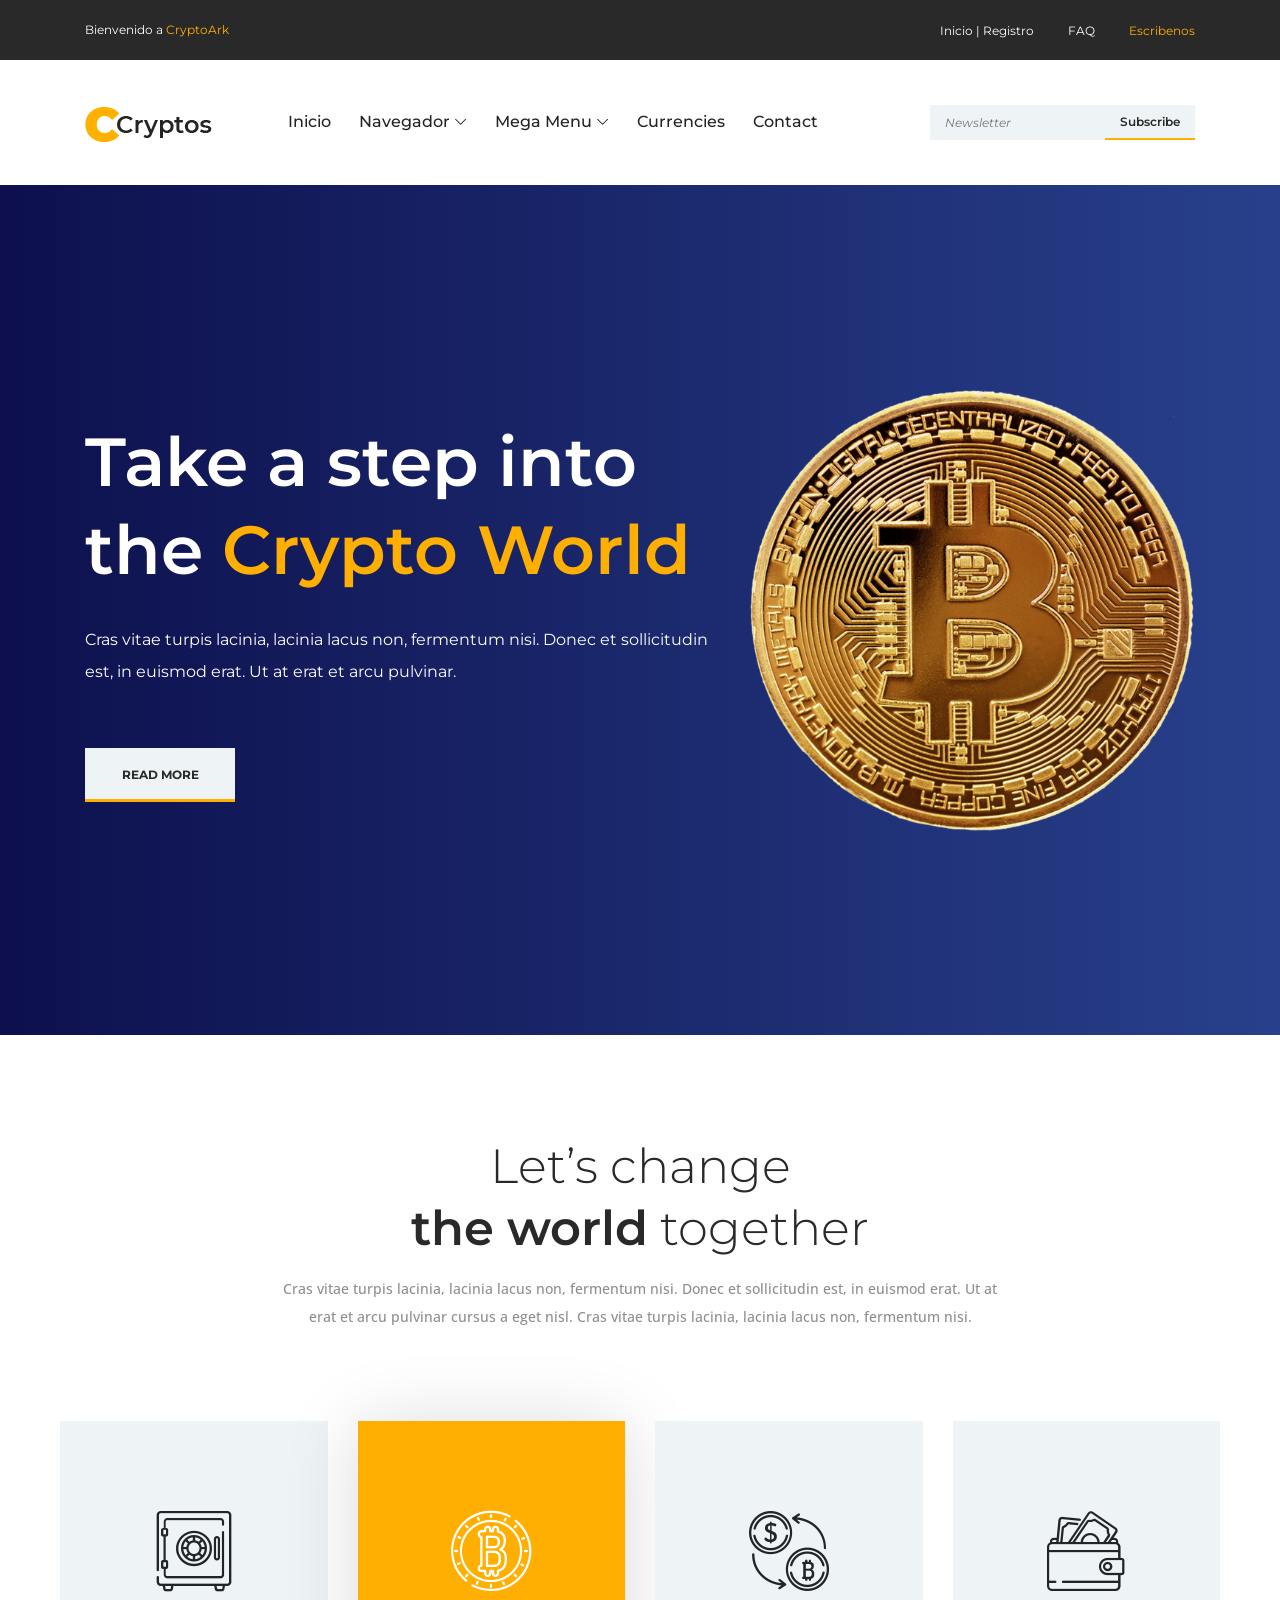
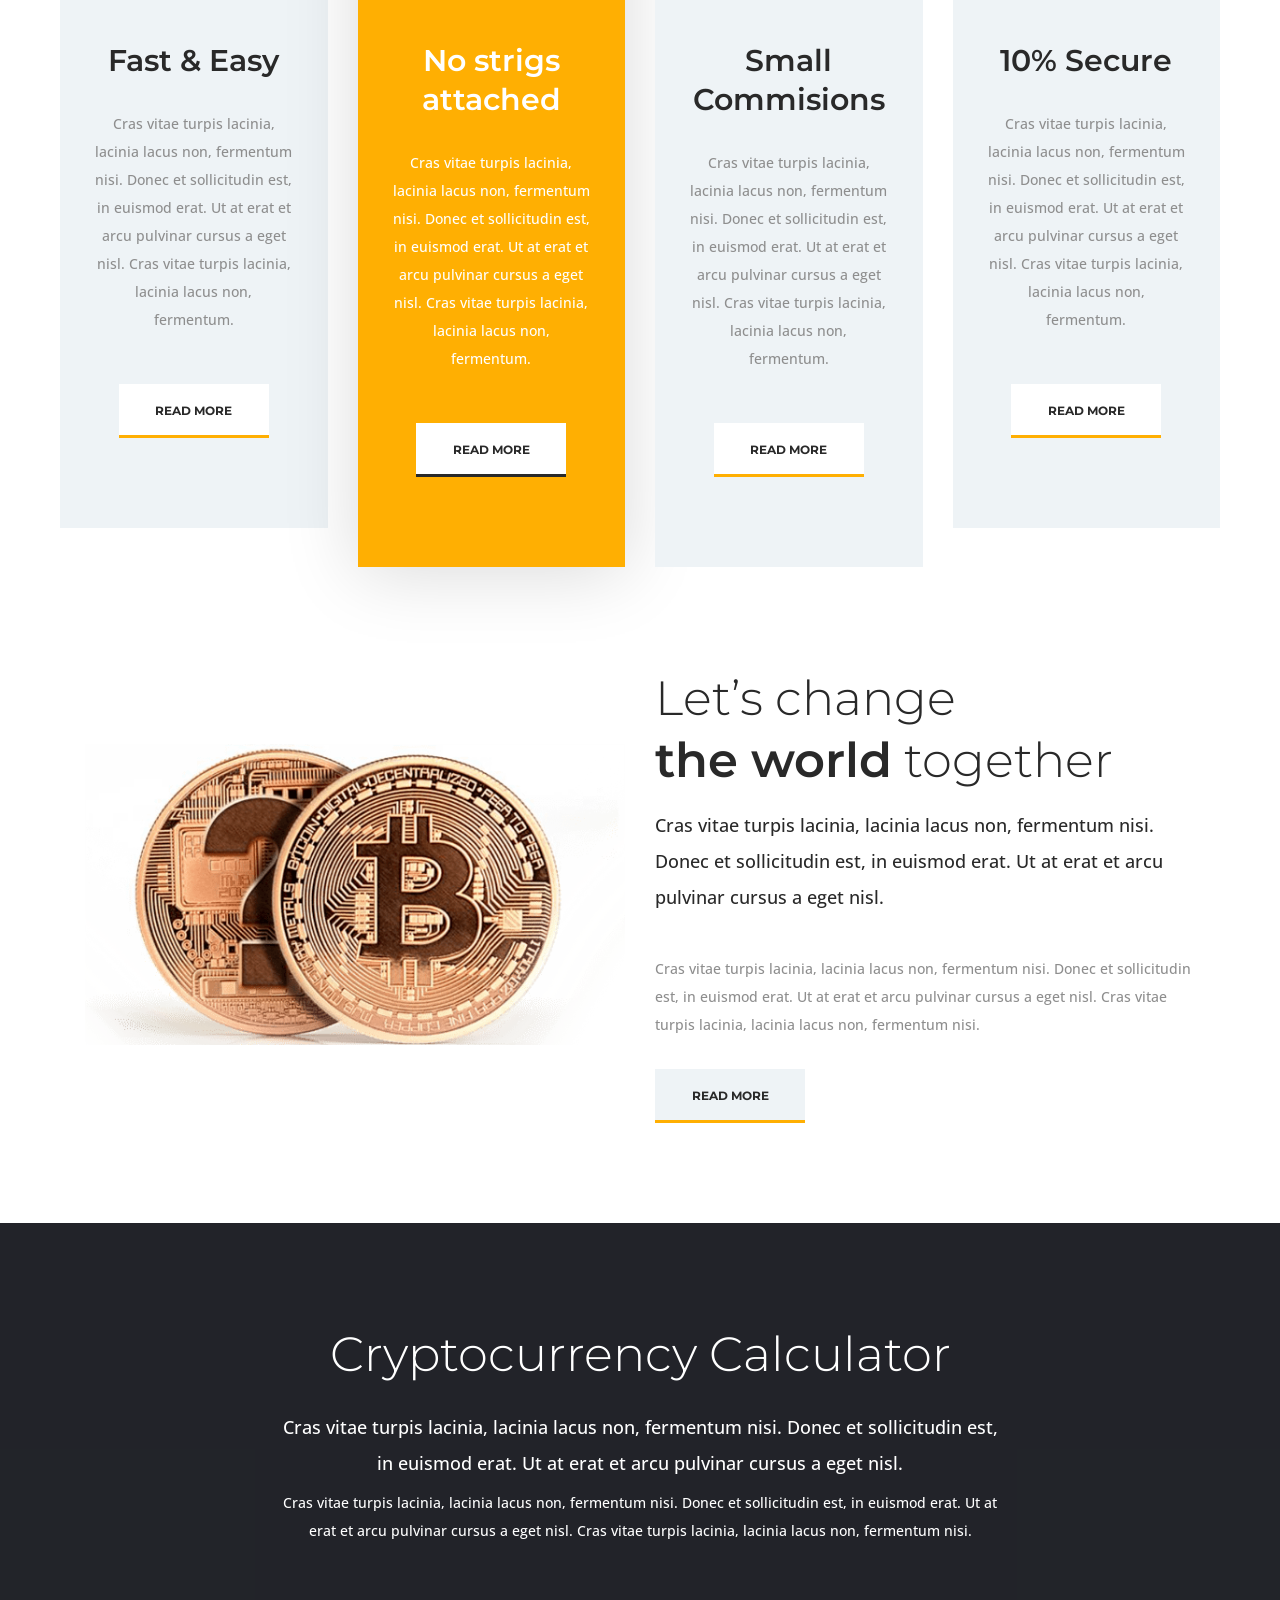
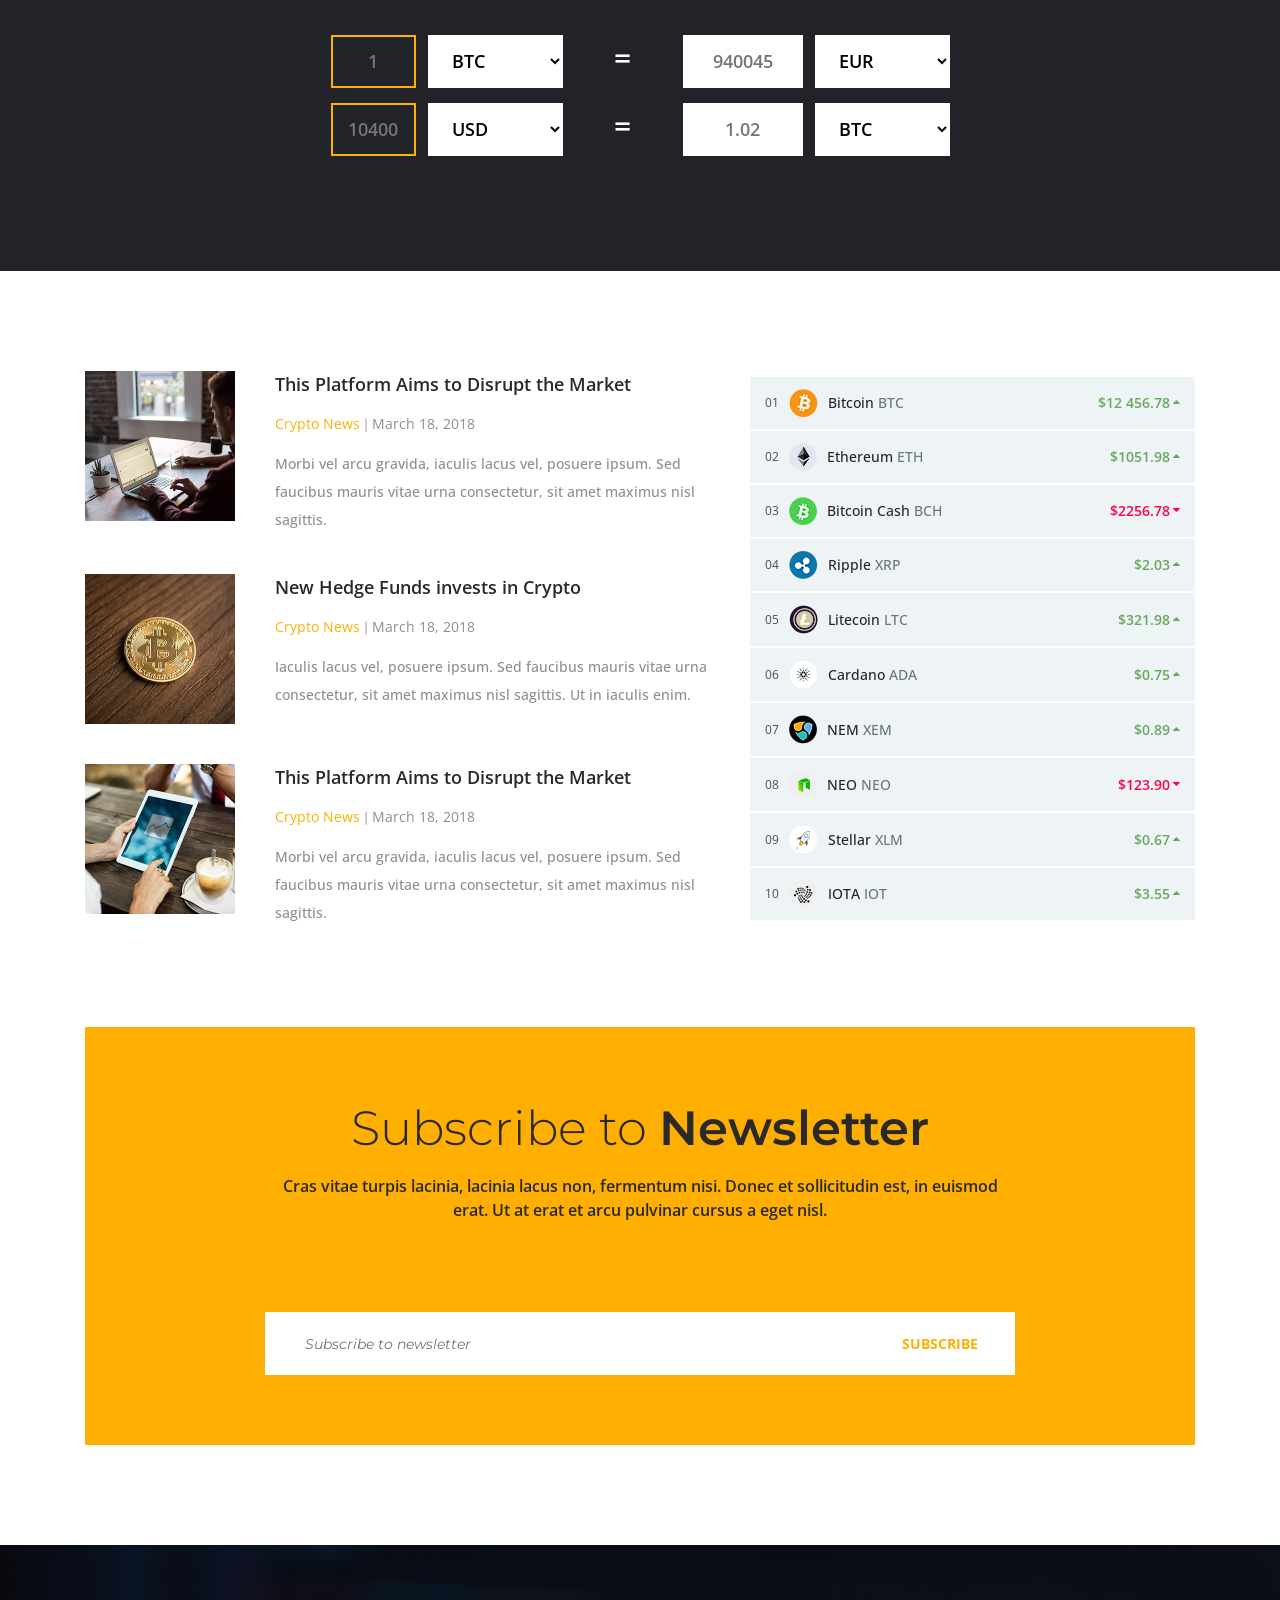
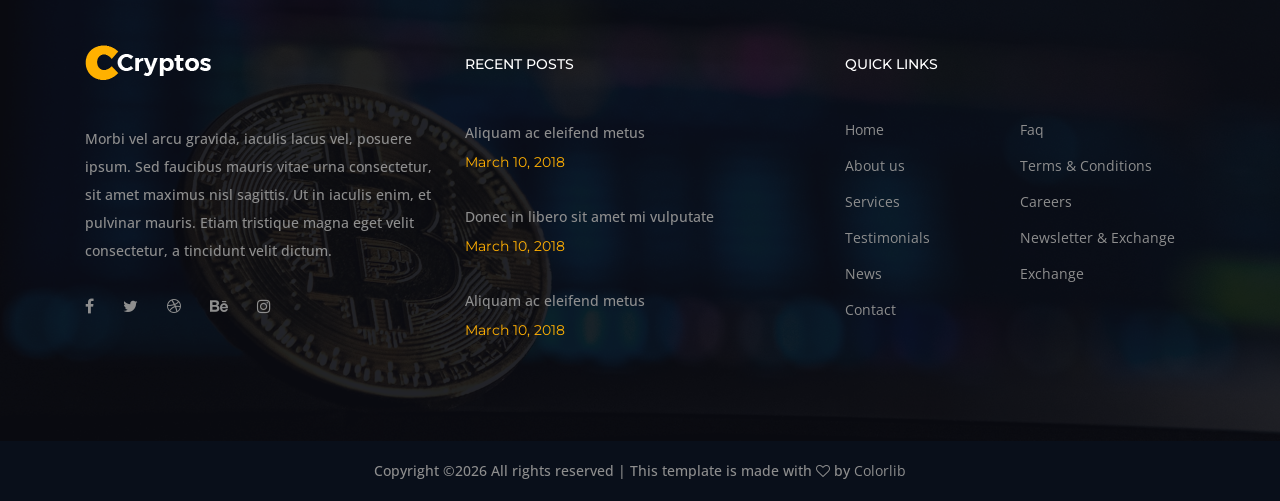
==== index.html @ a52164e9 "8 8" ====
<!DOCTYPE html>
<html lang="en">

<head>
    <meta charset="UTF-8">
    <meta name="description" content="">
    <meta http-equiv="X-UA-Compatible" content="IE=edge">
    <meta name="viewport" content="width=device-width, initial-scale=1, shrink-to-fit=no">
    <!-- The above 4 meta tags *must* come first in the head; any other head content must come *after* these tags -->

    <!-- Title -->
    <title>Cryptos - Cryptocurrency &amp; Mining Template</title>

    <!-- Favicon -->
    <link rel="icon" href="img/core-img/favicon.ico">

    <!-- Core Stylesheet -->
    <link rel="stylesheet" href="style.css">

</head>

<body>
    <!-- ##### Preloader ##### -->
    <div id="preloader">
        <i class="circle-preloader"></i>
    </div>

    <!-- ##### Header Area Start ##### -->
    <header class="header-area">

        <!-- Top Header Area -->
        <div class="top-header">
            <div class="container h-100">
                <div class="row h-100">
                    <div class="col-12 h-100">
                        <div class="top-header-content h-100 d-flex align-items-center justify-content-between">
                            <!-- Top Headline -->
                            <div class="top-headline">
                                <p>Bienvenido a<span> CryptoArk</span></p>
                            </div>
                            <!-- Top Login & Faq & Earn Monery btn -->
                            <div class="login-faq-earn-money">
                                <a href="#">Inicio | Registro</a>
                                <a href="#">FAQ</a>
                                <a href="http://wa.me/573138093188" class="active">Escribenos</a>
                            </div>
                        </div>
                    </div>
                </div>
            </div>
        </div>

        <!-- Navbar Area -->
        <div class="cryptos-main-menu">
            <div class="classy-nav-container breakpoint-off">
                <div class="container">
                    <!-- Menu -->
                    <nav class="classy-navbar justify-content-between" id="cryptosNav">

                        <!-- Logo -->
                        <a class="nav-brand" href="index.html"><img src="img/core-img/logo.png" alt=""></a>

                        <!-- Navbar Toggler -->
                        <div class="classy-navbar-toggler">
                            <span class="navbarToggler"><span></span><span></span><span></span></span>
                        </div>

                        <!-- Menu -->
                        <div class="classy-menu">

                            <!-- close btn -->
                            <div class="classycloseIcon">
                                <div class="cross-wrap"><span class="top"></span><span class="bottom"></span></div>
                            </div>

                            <!-- Nav Start -->
                            <div class="classynav">
                                <ul>
                                    <li><a href="index.html">Inicio</a></li>
                                    <li><a href="#">Navegador</a>
                                        <ul class="dropdown">
                                            <li><a href="index.html">Inicio</a></li>
                                            <li><a href="about-us.html">Nosotros</a></li>
                                            <li><a href="blog.html">Noticias</a></li>
                                            <li><a href="contact.html">Contactanos</a></li>
                                            <li><a href="elements.html">Elements</a></li>
                                            <li><a href="#">Dropdown</a>
                                                <ul class="dropdown">
                                                    <li><a href="index.html">Home</a></li>
                                                    <li><a href="about-us.html">About Us</a></li>
                                                    <li><a href="blog.html">Articles</a></li>
                                                    <li><a href="contact.html">Contact</a></li>
                                                    <li><a href="elements.html">Elements</a></li>
                                                </ul>
                                            </li>
                                        </ul>
                                    </li>
                                    <li><a href="#">Mega Menu</a>
                                        <div class="megamenu">
                                            <ul class="single-mega cn-col-4">
                                                <li><a href="#">- Home</a></li>
                                                <li><a href="#">- About us</a></li>
                                                <li><a href="#">- Services</a></li>
                                                <li><a href="#">- Testimonials</a></li>
                                                <li><a href="#">- News</a></li>
                                                <li><a href="#">- About us</a></li>
                                            </ul>
                                            <ul class="single-mega cn-col-4">
                                                <li><a href="#">- Contact</a></li>
                                                <li><a href="#">- Faq</a></li>
                                                <li><a href="#">- Terms &amp; Conditions</a></li>
                                                <li><a href="#">- Careers</a></li>
                                                <li><a href="#">- Newsletter &amp; Exchange</a></li>
                                                <li><a href="#">- Terms &amp; Conditions</a></li>
                                            </ul>
                                            <ul class="single-mega cn-col-4">
                                                <li><a href="#">- About us</a></li>
                                                <li><a href="#">- Testimonials</a></li>
                                                <li><a href="#">- Contact</a></li>
                                                <li><a href="#">- Terms &amp; Conditions</a></li>
                                                <li><a href="#">- Newsletter &amp; Exchange</a></li>
                                                <li><a href="#">- Contact</a></li>
                                            </ul>
                                            <div class="single-mega cn-col-4">
                                                <div class="megamenu-slides owl-carousel">
                                                    <img src="img/bg-img/bg-1.jpg" alt="">
                                                    <img src="img/bg-img/bg-1.jpg" alt="">
                                                </div>
                                            </div>
                                        </div>
                                    </li>
                                    <li><a href="#">Currencies</a></li>
                                    <li><a href="contact.html">Contact</a></li>
                                </ul>

                                <!-- Newsletter Form -->
                                <div class="header-newsletter-form">
                                    <form action="#" method="post">
                                        <input type="email" name="email" id="email" placeholder="Newsletter">
                                        <button type="submit">Subscribe</button>
                                    </form>
                                </div>

                            </div>
                            <!-- Nav End -->
                        </div>
                    </nav>
                </div>
            </div>
        </div>
    </header>
    <!-- ##### Header Area End ##### -->

    <!-- ##### Hero Area Start ##### -->
    <section class="hero-area">
        <div class="hero-slides owl-carousel">

            <!-- Single Hero Slide -->
            <div class="single-hero-slide">
                <div class="container h-100">
                    <div class="row h-100 align-items-center">
                        <div class="col-12 col-md-7">
                            <div class="hero-slides-content">
                                <h2 data-animation="fadeInUp" data-delay="100ms">Take a step into the <span>Crypto World</span></h2>
                                <h6 data-animation="fadeInUp" data-delay="400ms">Cras vitae turpis lacinia, lacinia lacus non, fermentum nisi. Donec et sollicitudin est, in euismod erat. Ut at erat et arcu pulvinar.</h6>
                                <a href="#" class="btn cryptos-btn" data-animation="fadeInUp" data-delay="700ms">Read More</a>
                            </div>
                        </div>
                        <div class="col-12 col-md-5">
                            <div class="hero-slides-thumb" data-animation="fadeInUp" data-delay="1000ms">
                                <img src="img/bg-img/bg-2.png" alt="">
                            </div>
                        </div>
                    </div>
                </div>
            </div>

            <!-- Single Hero Slide -->
            <div class="single-hero-slide">
                <div class="container h-100">
                    <div class="row h-100 align-items-center">
                        <div class="col-12 col-md-7">
                            <div class="hero-slides-content">
                                <h2 data-animation="fadeInUp" data-delay="100ms">Take a step into the <span>Crypto World</span></h2>
                                <h6 data-animation="fadeInUp" data-delay="400ms">Cras vitae turpis lacinia, lacinia lacus non, fermentum nisi. Donec et sollicitudin est, in euismod erat. Ut at erat et arcu pulvinar.</h6>
                                <a href="#" class="btn cryptos-btn" data-animation="fadeInUp" data-delay="700ms">Read More</a>
                            </div>
                        </div>
                        <div class="col-12 col-md-5">
                            <div class="hero-slides-thumb" data-animation="fadeInUp" data-delay="1000ms">
                                <img src="img/bg-img/bg-2.png" alt="">
                            </div>
                        </div>
                    </div>
                </div>
            </div>
        </div>
    </section>
    <!-- ##### Hero Area End ##### -->

    <!-- ##### Course Area Start ##### -->
    <div class="cryptos-feature-area section-padding-100-0">
        <div class="container-fluid">
            <div class="row">
                <div class="col-12">
                    <div class="section-heading text-center mx-auto">
                        <h3>Let’s change <br><span>the world</span> together</h3>
                        <p>Cras vitae turpis lacinia, lacinia lacus non, fermentum nisi. Donec et sollicitudin est, in euismod erat. Ut at erat et arcu pulvinar cursus a eget nisl. Cras vitae turpis lacinia, lacinia lacus non, fermentum nisi.</p>
                    </div>
                </div>
            </div>
            
            <div class="row">
                <!-- Single Course Area -->
                <div class="col-12 col-md-6 col-xl-3">
                    <div class="single-feature-area mb-100 text-center">
                        <i class="icon-safebox"></i>
                        <h3>Fast &amp; Easy</h3>
                        <p>Cras vitae turpis lacinia, lacinia lacus non, fermentum nisi. Donec et sollicitudin est, in euismod erat. Ut at erat et arcu pulvinar cursus a eget nisl. Cras vitae turpis lacinia, lacinia lacus non, fermentum.</p>
                        <a href="#" class="btn cryptos-btn">Read More</a>
                    </div>
                </div>

                <!-- Single Course Area -->
                <div class="col-12 col-md-6 col-xl-3">
                    <div class="single-feature-area active mb-100 text-center">
                        <i class="icon-bitcoin"></i>
                        <h3>No strigs attached</h3>
                        <p>Cras vitae turpis lacinia, lacinia lacus non, fermentum nisi. Donec et sollicitudin est, in euismod erat. Ut at erat et arcu pulvinar cursus a eget nisl. Cras vitae turpis lacinia, lacinia lacus non, fermentum.</p>
                        <a href="#" class="btn cryptos-btn">Read More</a>
                    </div>
                </div>

                <!-- Single Course Area -->
                <div class="col-12 col-md-6 col-xl-3">
                    <div class="single-feature-area mb-100 text-center">
                        <i class="icon-exchange"></i>
                        <h3>Small Commisions</h3>
                        <p>Cras vitae turpis lacinia, lacinia lacus non, fermentum nisi. Donec et sollicitudin est, in euismod erat. Ut at erat et arcu pulvinar cursus a eget nisl. Cras vitae turpis lacinia, lacinia lacus non, fermentum.</p>
                        <a href="#" class="btn cryptos-btn">Read More</a>
                    </div>
                </div>

                <!-- Single Course Area -->
                <div class="col-12 col-md-6 col-xl-3">
                    <div class="single-feature-area mb-100 text-center">
                        <i class="icon-wallet"></i>
                        <h3>10% Secure</h3>
                        <p>Cras vitae turpis lacinia, lacinia lacus non, fermentum nisi. Donec et sollicitudin est, in euismod erat. Ut at erat et arcu pulvinar cursus a eget nisl. Cras vitae turpis lacinia, lacinia lacus non, fermentum.</p>
                        <a href="#" class="btn cryptos-btn">Read More</a>
                    </div>
                </div>
            </div>
        </div>
    </div>
    <!-- ##### Course Area End ##### -->

    <!-- ##### About Area Start ##### -->
    <section class="cryptos-about-area">
        <div class="container">
            <div class="row align-items-center">
                <div class="col-12 col-md-6">
                    <div class="about-thumbnail mb-100">
                        <img src="img/bg-img/about.png" alt="">
                    </div>
                </div>
                <div class="col-12 col-md-6">
                    <div class="about-content mb-100">
                        <div class="section-heading">
                            <h3>Let’s change <br><span>the world</span> together</h3>
                            <h5>Cras vitae turpis lacinia, lacinia lacus non, fermentum nisi. Donec et sollicitudin est, in euismod erat. Ut at erat et arcu pulvinar cursus a eget nisl.</h5>
                            <p>Cras vitae turpis lacinia, lacinia lacus non, fermentum nisi. Donec et sollicitudin est, in euismod erat. Ut at erat et arcu pulvinar cursus a eget nisl. Cras vitae turpis lacinia, lacinia lacus non, fermentum nisi.</p>
                            <a href="#" class="btn cryptos-btn mt-30">Read More</a>
                        </div>
                    </div>
                </div>
            </div>
        </div>
    </section>
    <!-- ##### About Area End ##### -->

    <!-- ##### Currency Area Start ##### -->
    <section class="currency-calculator-area section-padding-100 bg-img bg-overlay" style="background-image: url(img/bg-img/bg-2.jpg);">
        <div class="container">
            <div class="row">
                <div class="col-12">
                    <div class="section-heading text-center white mx-auto">
                        <h3 class="mb-4">Cryptocurrency Calculator</h3>
                        <h5 class="mb-2">Cras vitae turpis lacinia, lacinia lacus non, fermentum nisi. Donec et sollicitudin est, in euismod erat. Ut at erat et arcu pulvinar cursus a eget nisl.</h5>
                        <p>Cras vitae turpis lacinia, lacinia lacus non, fermentum nisi. Donec et sollicitudin est, in euismod erat. Ut at erat et arcu pulvinar cursus a eget nisl. Cras vitae turpis lacinia, lacinia lacus non, fermentum nisi.</p>
                    </div>
                </div>
            </div>
            <div class="row">
                <div class="col-12">
                    <div class="currency-calculator mb-15 clearfix">
                        <form action="#" method="post" class="d-flex align-items-center justify-content-center">
                            <!-- Calculator Part -->
                            <div class="calculator-first-part d-flex align-items-center">
                                <input type="text" name="inputNumber" placeholder="1">
                                <select>
                                    <option>BTC</option>
                                    <option>USD</option>
                                    <option>INR</option>
                                    <option>BDT</option>
                                </select>
                            </div>

                            <!-- Equal Sign -->
                            <div class="equal-sign">=</div>

                            <!-- Calculator Part -->
                            <div class="calculator-sec-part d-flex align-items-center">
                                <input type="text" name="inputNumber" placeholder="940045">
                                <select>
                                    <option>EUR</option>
                                    <option>USD</option>
                                    <option>INR</option>
                                    <option>BDT</option>
                                </select>
                            </div>
                        </form>
                    </div>

                    <div class="currency-calculator mb-15">
                        <form action="#" method="post" class="d-flex align-items-center justify-content-center">
                            <!-- Calculator Part -->
                            <div class="calculator-first-part d-flex align-items-center">
                                <input type="text" name="inputNumber" placeholder="10400">
                                <select>
                                    <option>USD</option>
                                    <option>BTC</option>
                                    <option>INR</option>
                                    <option>BDT</option>
                                </select>
                            </div>

                            <!-- Equal Sign -->
                            <div class="equal-sign">=</div>

                            <!-- Calculator Part -->
                            <div class="calculator-sec-part d-flex align-items-center">
                                <input type="text" name="inputNumber" placeholder="1.02">
                                <select>
                                    <option>BTC</option>
                                    <option>USD</option>
                                    <option>INR</option>
                                    <option>BDT</option>
                                </select>
                            </div>
                        </form>
                    </div>
                </div>
            </div>
        </div>
    </section>
    <!-- ##### Currency Area End ##### -->

    <!-- ##### Blog Area Start ##### -->
    <section class="cryptos-blog-area section-padding-100">
        <div class="container">
            <div class="row align-items-center">
                <div class="col-12 col-lg-7">
                    <div class="blog-area">
                        <!-- Single Blog Area -->
                        <div class="single-blog-area d-flex align-items-start">
                            <!-- Thumbnail -->
                            <div class="blog-thumbnail">
                                <img src="img/blog-img/1.jpg" alt="">
                            </div>
                            <!-- Content -->
                            <div class="blog-content">
                                <a href="#" class="post-title">This Platform Aims to Disrupt the Market</a>
                                <div class="meta-data">
                                    <a href="#">Crypto News</a> |
                                    <a href="#">March 18, 2018</a>
                                </div>
                                <p>Morbi vel arcu gravida, iaculis lacus vel, posuere ipsum. Sed faucibus mauris vitae urna consectetur, sit amet maximus nisl sagittis.</p>
                            </div>
                        </div>
                        <!-- Single Blog Area -->
                        <div class="single-blog-area d-flex align-items-start">
                            <!-- Thumbnail -->
                            <div class="blog-thumbnail">
                                <img src="img/blog-img/2.jpg" alt="">
                            </div>
                            <!-- Content -->
                            <div class="blog-content">
                                <a href="#" class="post-title">New Hedge Funds invests in Crypto</a>
                                <div class="meta-data">
                                    <a href="#">Crypto News</a> |
                                    <a href="#">March 18, 2018</a>
                                </div>
                                <p>Iaculis lacus vel, posuere ipsum. Sed faucibus mauris vitae urna consectetur, sit amet maximus nisl sagittis. Ut in iaculis enim.</p>
                            </div>
                        </div>
                        <!-- Single Blog Area -->
                        <div class="single-blog-area d-flex align-items-start">
                            <!-- Thumbnail -->
                            <div class="blog-thumbnail">
                                <img src="img/blog-img/3.jpg" alt="">
                            </div>
                            <!-- Content -->
                            <div class="blog-content">
                                <a href="#" class="post-title">This Platform Aims to Disrupt the Market</a>
                                <div class="meta-data">
                                    <a href="#">Crypto News</a> |
                                    <a href="#">March 18, 2018</a>
                                </div>
                                <p>Morbi vel arcu gravida, iaculis lacus vel, posuere ipsum. Sed faucibus mauris vitae urna consectetur, sit amet maximus nisl sagittis.</p>
                            </div>
                        </div>
                    </div>
                </div>

                <div class="col-12 col-lg-5">
                    <div class="cryptos-prices-table">

                        <!-- Single Price Table -->
                        <div class="single-price-table d-flex align-items-center justify-content-between">
                            <div class="p-content d-flex align-items-center">
                                <span>01</span>
                                <img src="img/bg-img/bitcoin.png" alt="">
                                <p>Bitcoin <span>BTC</span></p>
                            </div>
                            <div class="price increase">
                                <p>$12 456.78</p>
                            </div>
                        </div>

                        <!-- Single Price Table -->
                        <div class="single-price-table d-flex align-items-center justify-content-between">
                            <div class="p-content d-flex align-items-center">
                                <span>02</span>
                                <img src="img/bg-img/ethereum.png" alt="">
                                <p>Ethereum <span>ETH</span></p>
                            </div>
                            <div class="price increase">
                                <p>$1051.98</p>
                            </div>
                        </div>

                        <!-- Single Price Table -->
                        <div class="single-price-table d-flex align-items-center justify-content-between">
                            <div class="p-content d-flex align-items-center">
                                <span>03</span>
                                <img src="img/bg-img/bitcoin-cash.png" alt="">
                                <p>Bitcoin Cash <span>BCH</span></p>
                            </div>
                            <div class="price decrease">
                                <p>$2256.78</p>
                            </div>
                        </div>

                        <!-- Single Price Table -->
                        <div class="single-price-table d-flex align-items-center justify-content-between">
                            <div class="p-content d-flex align-items-center">
                                <span>04</span>
                                <img src="img/bg-img/ripple.png" alt="">
                                <p>Ripple <span>XRP</span></p>
                            </div>
                            <div class="price increase">
                                <p>$2.03</p>
                            </div>
                        </div>

                        <!-- Single Price Table -->
                        <div class="single-price-table d-flex align-items-center justify-content-between">
                            <div class="p-content d-flex align-items-center">
                                <span>05</span>
                                <img src="img/bg-img/litecoin.png" alt="">
                                <p>Litecoin <span>LTC</span></p>
                            </div>
                            <div class="price increase">
                                <p>$321.98</p>
                            </div>
                        </div>

                        <!-- Single Price Table -->
                        <div class="single-price-table d-flex align-items-center justify-content-between">
                            <div class="p-content d-flex align-items-center">
                                <span>06</span>
                                <img src="img/bg-img/cardano.png" alt="">
                                <p>Cardano <span>ADA</span></p>
                            </div>
                            <div class="price increase">
                                <p>$0.75</p>
                            </div>
                        </div>

                        <!-- Single Price Table -->
                        <div class="single-price-table d-flex align-items-center justify-content-between">
                            <div class="p-content d-flex align-items-center">
                                <span>07</span>
                                <img src="img/bg-img/nem.png" alt="">
                                <p>NEM <span>XEM</span></p>
                            </div>
                            <div class="price increase">
                                <p>$0.89</p>
                            </div>
                        </div>

                        <!-- Single Price Table -->
                        <div class="single-price-table d-flex align-items-center justify-content-between">
                            <div class="p-content d-flex align-items-center">
                                <span>08</span>
                                <img src="img/bg-img/neo.png" alt="">
                                <p>NEO <span>NEO</span></p>
                            </div>
                            <div class="price decrease">
                                <p>$123.90</p>
                            </div>
                        </div>

                        <!-- Single Price Table -->
                        <div class="single-price-table d-flex align-items-center justify-content-between">
                            <div class="p-content d-flex align-items-center">
                                <span>09</span>
                                <img src="img/bg-img/stellar.png" alt="">
                                <p>Stellar <span>XLM</span></p>
                            </div>
                            <div class="price increase">
                                <p>$0.67</p>
                            </div>
                        </div>

                        <!-- Single Price Table -->
                        <div class="single-price-table d-flex align-items-center justify-content-between">
                            <div class="p-content d-flex align-items-center">
                                <span>10</span>
                                <img src="img/bg-img/iota.png" alt="">
                                <p>IOTA <span>IOT</span></p>
                            </div>
                            <div class="price increase">
                                <p>$3.55</p>
                            </div>
                        </div>

                    </div>
                </div>
            </div>
        </div>
        
        <!-- Newsletter Area -->
        <div class="container">
            <div class="row">
                <div class="col-12">
                    <div class="newsletter-area mt-100">
                        <div class="section-heading text-center mx-auto">
                            <h3>Subscribe to <span>Newsletter</span></h3>
                            <h6>Cras vitae turpis lacinia, lacinia lacus non, fermentum nisi. Donec et sollicitudin est, in euismod erat. Ut at erat et arcu pulvinar cursus a eget nisl.</h6>
                        </div>
                        <form action="#" method="post">
                            <input type="email" name="email" placeholder="Subscribe to newsletter">
                            <button type="submit">Subscribe</button>
                        </form>
                    </div>
                </div>
            </div>
        </div>
    </section>
    <!-- ##### Blog Area End ##### -->

    <!-- ##### Footer Area Start ##### -->
    <footer class="footer-area">
        <!-- Main Footer Area -->
        <div class="main-footer-area section-padding-100-0 bg-img bg-overlay" style="background-image: url(img/bg-img/bg-1.jpg);">
            <div class="container">
                <div class="row">

                    <!-- Footer Widget Area -->
                    <div class="col-12 col-sm-6 col-lg-4">
                        <div class="footer-widget mb-100">
                            <div class="widget-title">
                                <a href="#"><img src="img/core-img/logo2.png" alt=""></a>
                            </div>
                            <p>Morbi vel arcu gravida, iaculis lacus vel, posuere ipsum. Sed faucibus mauris vitae urna consectetur, sit amet maximus nisl sagittis. Ut in iaculis enim, et pulvinar mauris. Etiam tristique magna eget velit consectetur, a tincidunt velit dictum.</p>
                            <div class="footer-social-info">
                                <a href="#"><i class="fa fa-facebook"></i></a>
                                <a href="#"><i class="fa fa-twitter"></i></a>
                                <a href="#"><i class="fa fa-dribbble"></i></a>
                                <a href="#"><i class="fa fa-behance"></i></a>
                                <a href="#"><i class="fa fa-instagram"></i></a>
                            </div>
                        </div>
                    </div>

                    <!-- Footer Widget Area -->
                    <div class="col-12 col-sm-6 col-lg-4">
                        <div class="footer-widget mb-100">
                            <div class="widget-title">
                                <h6>Recent Posts</h6>
                            </div>
                            <!-- Single Blog Post -->
                            <div class="single--blog-post">
                                <a href="#">
                                    <p>Aliquam ac eleifend metus</p>
                                </a>
                                <span>March 10, 2018</span>
                            </div>
                            <!-- Single Blog Post -->
                            <div class="single--blog-post">
                                <a href="#">
                                    <p>Donec in libero sit amet mi vulputate</p>
                                </a>
                                <span>March 10, 2018</span>
                            </div>
                            <!-- Single Blog Post -->
                            <div class="single--blog-post">
                                <a href="#">
                                    <p>Aliquam ac eleifend metus</p>
                                </a>
                                <span>March 10, 2018</span>
                            </div>
                        </div>
                    </div>

                    <!-- Footer Widget Area -->
                    <div class="col-12 col-md-6 col-lg-4">
                        <div class="footer-widget mb-100">
                            <div class="widget-title">
                                <h6>Quick Links</h6>
                            </div>
                            <nav>
                                <ul class="useful-links d-flex justify-content-between flex-wrap">
                                    <li><a href="#">Home</a></li>
                                    <li><a href="#">Faq</a></li>
                                    <li><a href="#">About us</a></li>
                                    <li><a href="#">Terms &amp; Conditions</a></li>
                                    <li><a href="#">Services</a></li>
                                    <li><a href="#">Careers</a></li>
                                    <li><a href="#">Testimonials</a></li>
                                    <li><a href="#">Newsletter &amp; Exchange</a></li>
                                    <li><a href="#">News</a></li>
                                    <li><a href="#">Exchange</a></li>
                                    <li><a href="#">Contact</a></li>
                                </ul>
                            </nav>
                        </div>
                    </div>
                </div>
            </div>
        </div>
        <!-- Bottom Footer Area -->
        <div class="bottom-footer-area">
            <div class="container h-100">
                <div class="row h-100 align-items-center justify-content-center">
                    <div class="col-12">
                        <p><!-- Link back to Colorlib can't be removed. Template is licensed under CC BY 3.0. -->
Copyright &copy;<script>document.write(new Date().getFullYear());</script> All rights reserved | This template is made with <i class="fa fa-heart-o" aria-hidden="true"></i> by <a href="https://colorlib.com" target="_blank">Colorlib</a>
<!-- Link back to Colorlib can't be removed. Template is licensed under CC BY 3.0. -->
</p>
                    </div>
                </div>
            </div>
        </div>
    </footer>
    <!-- ##### Footer Area Start ##### -->

    <!-- ##### All Javascript Script ##### -->
    <!-- jQuery-2.2.4 js -->
    <script src="js/jquery/jquery-2.2.4.min.js"></script>
    <!-- Popper js -->
    <script src="js/bootstrap/popper.min.js"></script>
    <!-- Bootstrap js -->
    <script src="js/bootstrap/bootstrap.min.js"></script>
    <!-- All Plugins js -->
    <script src="js/plugins/plugins.js"></script>
    <!-- Active js -->
    <script src="js/active.js"></script>
</body>

</html>
---- style.css ----
/* [Master Stylesheet v1.0] */
/* :: :: 1.0 Import Fonts */
@import url("https://fonts.googleapis.com/css?family=Montserrat:300,400,500,600,700,900|Open+Sans:400,600,700");
/* :: 2.0 Import All CSS */
@import url(css/bootstrap.min.css);
@import url(css/owl.carousel.min.css);
@import url(css/animate.css);
@import url(css/magnific-popup.css);
@import url(css/font-awesome.min.css);
@import url(css/custom-icon.css);
@import url(css/classy-nav.min.css);
/* :: 3.0 Base CSS */
* {
  margin: 0;
  padding: 0; }

body {
  font-family: "Montserrat", sans-serif;
  font-size: 14px; }

h1,
h2,
h3,
h4,
h5,
h6 {
  color: #292929;
  line-height: 1.3;
  font-weight: 600; }

p {
  font-family: "Open Sans", sans-serif;
  color: #8e8e8e;
  font-size: 14px;
  line-height: 2;
  font-weight: 500; }

a,
a:hover,
a:focus {
  -webkit-transition-duration: 500ms;
  transition-duration: 500ms;
  text-decoration: none;
  outline: 0 solid transparent;
  color: #292929;
  font-weight: 400;
  font-size: 16px; }

ul,
ol {
  margin: 0; }
  ul li,
  ol li {
    list-style: none; }

img {
  height: auto;
  max-width: 100%; }

/* Spacing */
.mt-15 {
  margin-top: 15px !important; }

.mt-30 {
  margin-top: 30px !important; }

.mt-50 {
  margin-top: 50px !important; }

.mt-70 {
  margin-top: 70px !important; }

.mt-100 {
  margin-top: 100px !important; }

.mb-15 {
  margin-bottom: 15px !important; }

.mb-30 {
  margin-bottom: 30px !important; }

.mb-50 {
  margin-bottom: 50px !important; }

.mb-70 {
  margin-bottom: 70px !important; }

.mb-100 {
  margin-bottom: 100px !important; }

.ml-15 {
  margin-left: 15px !important; }

.ml-30 {
  margin-left: 30px !important; }

.ml-50 {
  margin-left: 50px !important; }

.mr-15 {
  margin-right: 15px !important; }

.mr-30 {
  margin-right: 30px !important; }

.mr-50 {
  margin-right: 50px !important; }

/* Height */
.height-400 {
  height: 400px !important; }

.height-500 {
  height: 500px !important; }

.height-600 {
  height: 600px !important; }

.height-700 {
  height: 700px !important; }

.height-800 {
  height: 800px !important; }

/* Section Padding */
.section-padding-100 {
  padding-top: 100px;
  padding-bottom: 100px; }

.section-padding-100-0 {
  padding-top: 100px;
  padding-bottom: 0; }

.section-padding-0-100 {
  padding-top: 0;
  padding-bottom: 100px; }

.section-padding-100-70 {
  padding-top: 100px;
  padding-bottom: 70px; }

/* Section Heading */
.section-heading {
  position: relative;
  z-index: 1;
  max-width: 730px;
  margin-bottom: 90px; }
  .section-heading h3 {
    font-size: 48px;
    margin-bottom: 15px;
    font-weight: 300; }
    @media only screen and (min-width: 992px) and (max-width: 1199px) {
      .section-heading h3 {
        font-size: 42px; } }
    @media only screen and (min-width: 768px) and (max-width: 991px) {
      .section-heading h3 {
        font-size: 32px; } }
    @media only screen and (max-width: 767px) {
      .section-heading h3 {
        font-size: 30px; } }
    .section-heading h3 span {
      font-weight: 600; }
  .section-heading h5 {
    margin-bottom: 40px;
    font-size: 18px;
    font-family: "Open Sans", sans-serif;
    font-weight: 500;
    line-height: 2; }
  .section-heading p {
    margin-bottom: 0; }
  .section-heading.text-left {
    text-align: left !important; }
  .section-heading.white h3,
  .section-heading.white h5,
  .section-heading.white p {
    color: #ffffff; }

/* Preloader */
#preloader {
  background: #0d104d;
  background: -webkit-linear-gradient(to right, #0d104d, #28408b);
  background: linear-gradient(to right, #0d104d, #28408b);
  width: 100%;
  height: 100%;
  position: fixed;
  top: 0;
  left: 0;
  right: 0;
  z-index: 5000; }
  #preloader .circle-preloader {
    display: block;
    width: 60px;
    height: 60px;
    border: 2px solid rgba(255, 255, 255, 0.5);
    border-bottom-color: #ffffff;
    border-radius: 50%;
    position: absolute;
    top: 0;
    left: 0;
    right: 0;
    bottom: 0;
    margin: auto;
    animation: spin 2s infinite linear; }
@-webkit-keyframes spin {
  100% {
    -webkit-transform: rotate(360deg);
    transform: rotate(360deg); } }
@keyframes spin {
  100% {
    -webkit-transform: rotate(360deg);
    transform: rotate(360deg); } }
/* Miscellaneous */
.bg-img {
  background-position: center center;
  background-size: cover;
  background-repeat: no-repeat; }

.bg-white {
  background-color: #ffffff !important; }

.bg-dark {
  background-color: #000000 !important; }

.bg-transparent {
  background-color: transparent !important; }

.font-bold {
  font-weight: 700; }

.font-light {
  font-weight: 300; }

.bg-overlay {
  position: relative;
  z-index: 2;
  background-position: center center;
  background-size: cover; }
  .bg-overlay::after {
    background-color: rgba(10, 12, 18, 0.9);
    position: absolute;
    z-index: -1;
    top: 0;
    left: 0;
    width: 100%;
    height: 100%;
    content: ""; }

.mfp-image-holder .mfp-close,
.mfp-iframe-holder .mfp-close {
  color: #ffffff;
  right: 0;
  padding-right: 0;
  width: 30px;
  height: 30px;
  background-color: #ffaf02;
  line-height: 30px;
  text-align: center;
  position: absolute;
  top: 0;
  right: -30px; }
  @media only screen and (min-width: 768px) and (max-width: 991px) {
    .mfp-image-holder .mfp-close,
    .mfp-iframe-holder .mfp-close {
      right: 0; } }
  @media only screen and (max-width: 767px) {
    .mfp-image-holder .mfp-close,
    .mfp-iframe-holder .mfp-close {
      right: 0; } }

input:focus,
textarea:focus {
  outline: none;
  box-shadow: none;
  border-color: transparent; }

/* ScrollUp */
#scrollUp {
  background-color: #ffaf02;
  border-radius: 0;
  bottom: 60px;
  box-shadow: 0 2px 6px 0 rgba(0, 0, 0, 0.3);
  color: #ffffff;
  font-size: 24px;
  height: 40px;
  line-height: 38px;
  right: 60px;
  text-align: center;
  width: 40px;
  -webkit-transition-duration: 500ms;
  transition-duration: 500ms; }
  #scrollUp:hover {
    background-color: #141414; }
  @media only screen and (max-width: 767px) {
    #scrollUp {
      bottom: 30px;
      right: 30px; } }

/* Button */
.cryptos-btn {
  display: inline-block;
  min-width: 150px;
  height: 54px;
  background-color: #eef3f6;
  color: #292929;
  border: none;
  border-radius: 0;
  padding: 0 30px;
  font-size: 12px;
  line-height: 54px;
  -webkit-transition: all 500ms;
  transition: all 500ms;
  font-weight: 700;
  text-transform: uppercase;
  border-bottom: 3px solid #ffaf02; }
  .cryptos-btn.active, .cryptos-btn:hover, .cryptos-btn:focus {
    font-size: 12px;
    font-weight: 700;
    color: #ffffff;
    background-color: #292929; }
  .cryptos-btn.btn-2 {
    background-color: #ffaf02;
    border-bottom: 3px solid #292929;
    color: #ffffff; }
    .cryptos-btn.btn-2:hover, .cryptos-btn.btn-2:focus {
      color: #292929;
      background-color: #eef3f6;
      border-bottom: 3px solid #ffaf02; }
  .cryptos-btn.btn-3 {
    background-color: #292929;
    border-bottom: 3px solid #ffaf02;
    color: #ffffff; }
    .cryptos-btn.btn-3:hover, .cryptos-btn.btn-3:focus {
      color: #292929;
      background-color: #eef3f6;
      border-bottom: 3px solid #ffaf02; }

/* :: 5.0 Header Area CSS */
.header-area {
  position: relative;
  z-index: 100;
  width: 100%; }
  .header-area .top-header {
    width: 100%;
    height: 60px;
    background-color: #292929; }
    @media only screen and (max-width: 767px) {
      .header-area .top-header {
        height: 80px;
        padding: 15px 0; } }
    @media only screen and (max-width: 767px) {
      .header-area .top-header .top-header-content {
        -ms-flex-wrap: wrap;
        flex-wrap: wrap; } }
    .header-area .top-header .top-headline p {
      margin-bottom: 0;
      font-family: "Montserrat", sans-serif;
      color: #ffffff;
      font-size: 12px;
      font-weight: 400; }
      .header-area .top-header .top-headline p span {
        color: #ffaf02; }
    .header-area .top-header .login-faq-earn-money a {
      display: inline-block;
      font-family: "Montserrat", sans-serif;
      color: #ffffff;
      font-size: 12px;
      font-weight: 400;
      margin-right: 30px; }
      .header-area .top-header .login-faq-earn-money a:last-child {
        margin-right: 0; }
      .header-area .top-header .login-faq-earn-money a:hover, .header-area .top-header .login-faq-earn-money a:focus, .header-area .top-header .login-faq-earn-money a.active {
        color: #ffaf02; }
  .header-area .cryptos-main-menu {
    position: relative;
    width: 100%;
    z-index: 100;
    height: 125px; }
    @media only screen and (max-width: 767px) {
      .header-area .cryptos-main-menu {
        height: 80px; } }
    .header-area .cryptos-main-menu .classy-nav-container {
      background-color: transparent; }
    .header-area .cryptos-main-menu .classy-navbar {
      height: 125px;
      padding: 0; }
      @media only screen and (min-width: 768px) and (max-width: 991px) {
        .header-area .cryptos-main-menu .classy-navbar {
          padding: 0; } }
      @media only screen and (max-width: 767px) {
        .header-area .cryptos-main-menu .classy-navbar {
          height: 80px; } }
      .header-area .cryptos-main-menu .classy-navbar .classynav ul li a {
        font-size: 16px;
        font-weight: 500;
        text-transform: capitalize; }
        .header-area .cryptos-main-menu .classy-navbar .classynav ul li a:hover, .header-area .cryptos-main-menu .classy-navbar .classynav ul li a:focus {
          color: #ffaf02; }
    .header-area .cryptos-main-menu .classynav ul li .dropdown li a,
    .header-area .cryptos-main-menu .classynav ul li .megamenu li a {
      font-size: 14px; }
    .header-area .cryptos-main-menu .classynav .header-newsletter-form {
      margin-left: 100px; }
      @media only screen and (min-width: 992px) and (max-width: 1199px) {
        .header-area .cryptos-main-menu .classynav .header-newsletter-form {
          margin-left: 30px; } }
      @media only screen and (min-width: 768px) and (max-width: 991px) {
        .header-area .cryptos-main-menu .classynav .header-newsletter-form {
          margin-left: 18px;
          margin-top: 15px; } }
      @media only screen and (max-width: 767px) {
        .header-area .cryptos-main-menu .classynav .header-newsletter-form {
          margin-left: 18px;
          margin-top: 15px; } }
      .header-area .cryptos-main-menu .classynav .header-newsletter-form form {
        width: 265px;
        height: 35px;
        background-color: #eef3f6;
        position: relative;
        z-index: 1; }
        @media only screen and (min-width: 992px) and (max-width: 1199px) {
          .header-area .cryptos-main-menu .classynav .header-newsletter-form form {
            width: 220px; } }
        .header-area .cryptos-main-menu .classynav .header-newsletter-form form input {
          width: 100%;
          height: 35px;
          border: none;
          background-color: transparent;
          padding: 0 15px;
          font-size: 12px;
          font-style: italic; }
        .header-area .cryptos-main-menu .classynav .header-newsletter-form form button {
          width: 90px;
          height: 35px;
          border: none;
          background-color: #eef3f6;
          position: absolute;
          top: 0;
          right: 0;
          font-size: 12px;
          font-weight: 600;
          color: #292929;
          cursor: pointer;
          border-bottom: 2px solid #ffaf02;
          -webkit-transition-duration: 500ms;
          transition-duration: 500ms; }
          .header-area .cryptos-main-menu .classynav .header-newsletter-form form button:hover {
            background-color: #292929;
            color: #ffaf02; }

.megamenu-slides .owl-prev,
.megamenu-slides .owl-next {
  background: #0d104d;
  background: -webkit-linear-gradient(to right, #0d104d, #28408b);
  background: linear-gradient(to right, #0d104d, #28408b);
  width: 30px;
  height: 30px;
  line-height: 30px;
  color: #ffffff;
  top: 50%;
  margin-top: -15px;
  left: 5%;
  position: absolute;
  z-index: 10;
  text-align: center;
  font-size: 18px;
  -webkit-transition-duration: 500ms;
  transition-duration: 500ms; }
.megamenu-slides .owl-next {
  left: auto;
  right: 5%; }

/* :: 6.0 Welcome Area CSS */
.hero-slides {
  position: relative;
  z-index: 1; }
  .hero-slides .single-hero-slide {
    width: 100%;
    height: 850px;
    position: relative;
    z-index: 1;
    background: #0d104d;
    background: -webkit-linear-gradient(to right, #0d104d, #28408b);
    background: linear-gradient(to right, #0d104d, #28408b); }
    @media only screen and (min-width: 992px) and (max-width: 1199px) {
      .hero-slides .single-hero-slide {
        height: 650px; } }
    @media only screen and (min-width: 768px) and (max-width: 991px) {
      .hero-slides .single-hero-slide {
        height: 600px; } }
    @media only screen and (max-width: 767px) {
      .hero-slides .single-hero-slide {
        height: 800px; } }
    .hero-slides .single-hero-slide h2 {
      font-size: 68px;
      color: #ffffff;
      margin-bottom: 30px;
      font-weight: 600; }
      @media only screen and (min-width: 992px) and (max-width: 1199px) {
        .hero-slides .single-hero-slide h2 {
          font-size: 48px; } }
      @media only screen and (min-width: 768px) and (max-width: 991px) {
        .hero-slides .single-hero-slide h2 {
          font-size: 42px; } }
      @media only screen and (max-width: 767px) {
        .hero-slides .single-hero-slide h2 {
          font-size: 30px; } }
      .hero-slides .single-hero-slide h2 span {
        color: #ffaf02; }
    .hero-slides .single-hero-slide h6 {
      color: #ffffff;
      margin-bottom: 60px;
      line-height: 2;
      font-weight: 400; }
    .hero-slides .single-hero-slide .hero-slides-thumb img {
      width: 100%; }
      @media only screen and (max-width: 767px) {
        .hero-slides .single-hero-slide .hero-slides-thumb img {
          width: 60%;
          margin: 0 auto; } }
  .hero-slides .owl-prev,
  .hero-slides .owl-next {
    background-color: #eef3f6;
    width: 40px;
    height: 40px;
    line-height: 40px;
    color: #292929;
    top: 50%;
    margin-top: -20px;
    left: 5%;
    position: absolute;
    z-index: 10;
    text-align: center;
    font-size: 12px;
    font-weight: 400;
    opacity: 0;
    visibility: hidden;
    -webkit-transition-duration: 500ms;
    transition-duration: 500ms;
    border-bottom: 2px solid #ffaf02; }
    @media only screen and (max-width: 767px) {
      .hero-slides .owl-prev,
      .hero-slides .owl-next {
        width: 40px;
        height: 40px;
        line-height: 40px;
        margin-top: -20px; } }
    .hero-slides .owl-prev:hover, .hero-slides .owl-prev:focus,
    .hero-slides .owl-next:hover,
    .hero-slides .owl-next:focus {
      background-color: #292929;
      color: #ffaf02; }
  .hero-slides .owl-next {
    left: auto;
    right: 5%; }
  .hero-slides:hover .owl-prev, .hero-slides:hover .owl-next {
    opacity: 1;
    visibility: visible; }

/* :: 7.0 Feature Area CSS */
.cryptos-feature-area {
  position: relative;
  z-index: 1;
  padding-left: 45px;
  padding-right: 45px; }
  @media only screen and (max-width: 767px) {
    .cryptos-feature-area {
      padding-left: 0;
      padding-right: 0; } }

.single-feature-area {
  position: relative;
  z-index: 1;
  padding: 90px 35px;
  background-color: #eef3f6;
  -webkit-transition-duration: 500ms;
  transition-duration: 500ms; }
  .single-feature-area i {
    font-size: 80px;
    display: block;
    margin-bottom: 50px;
    -webkit-transition-duration: 500ms;
    transition-duration: 500ms; }
  .single-feature-area h3 {
    font-size: 30px;
    margin-bottom: 30px;
    -webkit-transition-duration: 500ms;
    transition-duration: 500ms; }
    @media only screen and (min-width: 768px) and (max-width: 991px) {
      .single-feature-area h3 {
        font-size: 24px; } }
    @media only screen and (max-width: 767px) {
      .single-feature-area h3 {
        font-size: 22px; } }
  .single-feature-area p {
    display: block;
    margin-bottom: 50px;
    -webkit-transition-duration: 500ms;
    transition-duration: 500ms; }
  .single-feature-area .cryptos-btn {
    background-color: #ffffff; }
  .single-feature-area.active, .single-feature-area:hover, .single-feature-area:focus {
    background-color: #ffaf02;
    box-shadow: 0 5px 70px rgba(0, 0, 0, 0.15); }
    .single-feature-area.active i,
    .single-feature-area.active h3,
    .single-feature-area.active p, .single-feature-area:hover i,
    .single-feature-area:hover h3,
    .single-feature-area:hover p, .single-feature-area:focus i,
    .single-feature-area:focus h3,
    .single-feature-area:focus p {
      color: #ffffff; }
    .single-feature-area.active .cryptos-btn, .single-feature-area:hover .cryptos-btn, .single-feature-area:focus .cryptos-btn {
      border-bottom-color: #292929; }
      .single-feature-area.active .cryptos-btn:hover, .single-feature-area:hover .cryptos-btn:hover, .single-feature-area:focus .cryptos-btn:hover {
        border-bottom-color: #292929;
        color: #292929; }
  .single-feature-area.style-2 {
    padding: 0;
    background-color: #ffffff; }
    .single-feature-area.style-2 i {
      color: #ffaf02; }
    .single-feature-area.style-2 p {
      margin-bottom: 0; }
    .single-feature-area.style-2.active, .single-feature-area.style-2:hover, .single-feature-area.style-2:focus {
      background-color: #ffffff;
      box-shadow: none; }
      .single-feature-area.style-2.active i, .single-feature-area.style-2:hover i, .single-feature-area.style-2:focus i {
        color: #292929; }
      .single-feature-area.style-2.active h3, .single-feature-area.style-2:hover h3, .single-feature-area.style-2:focus h3 {
        color: #ffaf02; }
      .single-feature-area.style-2.active p, .single-feature-area.style-2:hover p, .single-feature-area.style-2:focus p {
        color: #292929; }

/* :: 8.0 Currency Calculator Area CSS */
.currency-calculator-area {
  position: relative;
  z-index: 1;
  background-attachment: fixed; }

.currency-calculator {
  position: relative;
  z-index: 1; }
  .currency-calculator .calculator-first-part {
    position: relative;
    z-index: 30; }
    .currency-calculator .calculator-first-part form {
      position: relative;
      z-index: 10; }
    .currency-calculator .calculator-first-part input {
      width: 85px;
      height: 53px;
      border: 2px solid #ffaf02;
      border-radius: 0;
      margin-right: 12px;
      background-color: transparent;
      color: #ffffff;
      text-align: center;
      font-family: "Open Sans", sans-serif;
      font-weight: 600;
      font-size: 18px; }
      @media only screen and (max-width: 767px) {
        .currency-calculator .calculator-first-part input {
          width: 60px;
          font-size: 14px;
          height: 40px;
          margin-right: 8px; } }
    .currency-calculator .calculator-first-part select {
      position: relative;
      z-index: 10;
      width: 135px;
      height: 53px;
      background-color: #ffffff;
      border-radius: 0;
      cursor: pointer;
      font-family: "Open Sans", sans-serif;
      font-size: 18px;
      font-weight: 600;
      line-height: 52px;
      border: none;
      padding: 0 20px; }
      @media only screen and (max-width: 767px) {
        .currency-calculator .calculator-first-part select {
          padding: 0 10px;
          width: 70px;
          height: 40px;
          font-size: 14px; } }
  .currency-calculator .equal-sign {
    width: 120px;
    height: 53px;
    background-color: transparent;
    text-align: center;
    font-family: "Open Sans", sans-serif;
    font-weight: 600;
    font-size: 30px;
    color: #ffffff; }
    @media only screen and (max-width: 767px) {
      .currency-calculator .equal-sign {
        width: 40px;
        height: 40px; } }
  .currency-calculator .calculator-sec-part {
    position: relative;
    z-index: 1; }
    .currency-calculator .calculator-sec-part input {
      width: 120px;
      height: 53px;
      border: none;
      border-radius: 0;
      margin-right: 12px;
      background-color: #ffffff;
      color: #292929;
      text-align: center;
      font-family: "Open Sans", sans-serif;
      font-weight: 600;
      font-size: 18px; }
      @media only screen and (max-width: 767px) {
        .currency-calculator .calculator-sec-part input {
          width: 70px;
          font-size: 14px;
          margin-right: 8px;
          height: 40px; } }
    .currency-calculator .calculator-sec-part select {
      position: relative;
      z-index: 10;
      width: 135px;
      height: 53px;
      background-color: #ffffff;
      border-radius: 0;
      cursor: pointer;
      font-family: "Open Sans", sans-serif;
      font-size: 18px;
      font-weight: 600;
      line-height: 52px;
      border: none;
      padding: 0 20px; }
      @media only screen and (max-width: 767px) {
        .currency-calculator .calculator-sec-part select {
          padding: 0 10px;
          width: 70px;
          height: 40px;
          font-size: 14px; } }

/* :: 9.0 Blog Area CSS */
@media only screen and (min-width: 768px) and (max-width: 991px) {
  .cryptos-blog-sidebar-area {
    margin-top: 100px; } }
@media only screen and (max-width: 767px) {
  .cryptos-blog-sidebar-area {
    margin-top: 100px; } }

.single-blog-area {
  position: relative;
  z-index: 1;
  margin-bottom: 40px; }
  .single-blog-area:last-child {
    margin-bottom: 0; }
  .single-blog-area .blog-thumbnail {
    -webkit-box-flex: 0;
    -ms-flex: 0 0 150px;
    flex: 0 0 150px;
    max-width: 150px;
    width: 150px;
    margin-right: 40px; }
    @media only screen and (max-width: 767px) {
      .single-blog-area .blog-thumbnail {
        -webkit-box-flex: 0;
        -ms-flex: 0 0 80px;
        flex: 0 0 80px;
        max-width: 80px;
        width: 80px;
        margin-right: 15px; } }
    @media only screen and (min-width: 480px) and (max-width: 767px) {
      .single-blog-area .blog-thumbnail {
        -webkit-box-flex: 0;
        -ms-flex: 0 0 130px;
        flex: 0 0 130px;
        max-width: 130px;
        width: 130px;
        margin-right: 15px; } }
  .single-blog-area .blog-content .post-title {
    font-size: 18px;
    display: block;
    margin-bottom: 15px;
    font-family: "Open Sans", sans-serif;
    font-weight: 600; }
    .single-blog-area .blog-content .post-title:hover {
      color: #ffaf02; }
  .single-blog-area .blog-content p {
    margin-bottom: 0; }
  .single-blog-area .blog-content .meta-data {
    color: #8e8e8e;
    margin-bottom: 15px; }
    .single-blog-area .blog-content .meta-data a {
      display: inline-block;
      font-size: 14px;
      font-family: "Open Sans", sans-serif;
      font-weight: 400;
      color: #8e8e8e; }
      .single-blog-area .blog-content .meta-data a:first-child, .single-blog-area .blog-content .meta-data a:hover {
        color: #ffaf02; }
  .single-blog-area.blog-style-2 .blog-thumbnail {
    -webkit-box-flex: 0;
    -ms-flex: 0 0 100%;
    flex: 0 0 100%;
    max-width: 100%;
    width: 100%;
    margin-right: 0;
    margin-bottom: 30px; }
  .single-blog-area.blog-style-3 .blog-thumbnail {
    -webkit-box-flex: 0;
    -ms-flex: 0 0 90px;
    flex: 0 0 90px;
    max-width: 90px;
    width: 90px;
    margin-right: 30px;
    border-radius: 50%; }
    .single-blog-area.blog-style-3 .blog-thumbnail img {
      border-radius: 50%; }

.blog-section-heading {
  position: relative;
  z-index: 1;
  margin-bottom: 100px; }
  .blog-section-heading h3 {
    font-size: 30px;
    border-bottom: 3px solid #ffaf02;
    display: inline-block;
    line-height: 1.5; }

@media only screen and (min-width: 768px) and (max-width: 991px) {
  .cryptos-prices-table {
    margin-top: 100px; } }
@media only screen and (max-width: 767px) {
  .cryptos-prices-table {
    margin-top: 100px; } }

.single-price-table {
  position: relative;
  z-index: 1;
  padding: 12px 15px;
  background-color: #eef3f6;
  margin-bottom: 2px; }
  .single-price-table:last-child {
    margin-bottom: 0; }
  .single-price-table .p-content span {
    font-size: 12px;
    color: #4c4656;
    margin-right: 10px;
    display: inline-block;
    font-family: "Open Sans", sans-serif; }
  .single-price-table .p-content img {
    margin-right: 10px; }
  .single-price-table .p-content p {
    margin-bottom: 0;
    color: #27232c;
    font-size: 14px;
    font-family: "Open Sans", sans-serif; }
    .single-price-table .p-content p span {
      font-size: 14px;
      color: #68757e; }
  .single-price-table .price {
    position: relative;
    z-index: 1; }
    .single-price-table .price p {
      margin-bottom: 0;
      font-size: 14px;
      font-weight: 600; }
    .single-price-table .price.increase {
      position: relative;
      z-index: 1; }
      .single-price-table .price.increase p {
        color: #68a85c;
        padding-right: 10px; }
      .single-price-table .price.increase::after {
        position: absolute;
        top: 4px;
        right: 0;
        content: '\f0d8';
        font-family: 'FontAwesome';
        font-size: 12px;
        color: #68a85c;
        z-index: 2; }
    .single-price-table .price.decrease {
      position: relative;
      z-index: 1; }
      .single-price-table .price.decrease p {
        color: #ff0048;
        padding-right: 10px; }
      .single-price-table .price.decrease::after {
        position: absolute;
        top: 4px;
        right: 0;
        content: '\f0d7';
        font-family: 'FontAwesome';
        font-size: 12px;
        color: #ff0048;
        z-index: 2; }

/* :: 10.0 Newsletter Area CSS */
.newsletter-area {
  position: relative;
  z-index: 1;
  background-color: #ffaf02;
  padding: 70px 15px; }
  .newsletter-area .section-heading h6 {
    font-family: "Open Sans", sans-serif;
    line-height: 1.5;
    font-weight: 600;
    color: #292929; }
  .newsletter-area form {
    position: relative;
    z-index: 1;
    width: 750px;
    margin: auto; }
    @media only screen and (min-width: 768px) and (max-width: 991px) {
      .newsletter-area form {
        width: 600px; } }
    @media only screen and (max-width: 767px) {
      .newsletter-area form {
        width: 250px; } }
    @media only screen and (min-width: 480px) and (max-width: 767px) {
      .newsletter-area form {
        width: 350px; } }
    .newsletter-area form input {
      position: relative;
      z-index: 1;
      height: 63px;
      width: 100%;
      background-color: #ffffff;
      border: none;
      padding: 0 40px;
      font-style: italic; }
      @media only screen and (max-width: 767px) {
        .newsletter-area form input {
          padding: 0 15px;
          font-size: 11px; } }
      @media only screen and (min-width: 480px) and (max-width: 767px) {
        .newsletter-area form input {
          padding: 0 30px;
          font-size: 12px; } }
    .newsletter-area form button {
      position: absolute;
      width: 150px;
      height: 63px;
      top: 0;
      right: 0;
      z-index: 10;
      font-size: 14px;
      text-transform: uppercase;
      color: #ffaf02;
      font-family: "Open Sans", sans-serif;
      line-height: 1;
      font-weight: 700;
      border: none;
      cursor: pointer;
      background-color: transparent;
      -webkit-transition-duration: 500ms;
      transition-duration: 500ms; }
      .newsletter-area form button:hover {
        color: #292929; }
      @media only screen and (max-width: 767px) {
        .newsletter-area form button {
          width: 100px; } }
      @media only screen and (min-width: 480px) and (max-width: 767px) {
        .newsletter-area form button {
          width: 130px; } }

/* :: 11.0 Footer Area CSS */
.main-footer-area {
  background-color: #232323; }
  .main-footer-area .footer-widget .widget-title {
    margin-bottom: 45px; }
    .main-footer-area .footer-widget .widget-title h6 {
      font-size: 14px;
      font-weight: 500;
      margin-bottom: 0;
      color: #ffffff;
      margin-top: 10px;
      text-transform: uppercase; }
  .main-footer-area .footer-widget .footer-social-info {
    margin-top: 30px;
    display: block; }
    .main-footer-area .footer-widget .footer-social-info a {
      display: inline-block;
      color: #8e8e8e;
      margin-right: 25px; }
      .main-footer-area .footer-widget .footer-social-info a:hover, .main-footer-area .footer-widget .footer-social-info a:focus {
        color: #ffaf02; }
  .main-footer-area .footer-widget .single--blog-post {
    margin-bottom: 30px;
    position: relative;
    z-index: 1; }
    .main-footer-area .footer-widget .single--blog-post:last-child {
      margin-bottom: 0; }
    .main-footer-area .footer-widget .single--blog-post a {
      display: block;
      color: #8e8e8e;
      font-family: "Open Sans", sans-serif;
      margin-bottom: 5px; }
      .main-footer-area .footer-widget .single--blog-post a:hover {
        color: #ffaf02; }
      .main-footer-area .footer-widget .single--blog-post a p {
        margin-bottom: 0;
        -webkit-transition-duration: 500ms;
        transition-duration: 500ms; }
        .main-footer-area .footer-widget .single--blog-post a p:hover {
          color: #ffaf02; }
    .main-footer-area .footer-widget .single--blog-post span {
      margin-bottom: 0;
      font-size: 14px;
      color: #ffaf02; }
  .main-footer-area .footer-widget .useful-links li {
    display: inline-block;
    -webkit-box-flex: 0;
    -ms-flex: 0 0 50%;
    flex: 0 0 50%;
    max-width: 50%;
    width: 50%; }
    .main-footer-area .footer-widget .useful-links li a {
      font-size: 14px;
      font-family: "Open Sans", sans-serif;
      margin-bottom: 15px;
      display: block;
      color: #8e8e8e; }
      .main-footer-area .footer-widget .useful-links li a:hover, .main-footer-area .footer-widget .useful-links li a:focus {
        color: #ffaf02; }

.bottom-footer-area {
  background-color: #090f1a;
  text-align: center;
  height: 60px; }
  .bottom-footer-area p {
    font-size: 14px;
    margin-bottom: 0;
    font-family: "Open Sans", sans-serif; }
    .bottom-footer-area p a {
      color: #8e8e8e;
      font-size: 14px;
      font-family: "Open Sans", sans-serif; }
      .bottom-footer-area p a:hover {
        color: #ffaf02; }

/* :: 12.0 Breadcumb Area CSS */
.breadcumb-area {
  position: relative;
  z-index: 10;
  width: 100%;
  height: 245px;
  background: #0d104d;
  background: -webkit-linear-gradient(to right, #0d104d, #28408b);
  background: linear-gradient(to right, #0d104d, #28408b); }
  @media only screen and (max-width: 767px) {
    .breadcumb-area {
      height: 130px; } }
  .breadcumb-area .breadcumb-text h2 {
    font-size: 48px;
    margin-bottom: 0;
    color: #ffffff; }
    @media only screen and (min-width: 992px) and (max-width: 1199px) {
      .breadcumb-area .breadcumb-text h2 {
        font-size: 42px; } }
    @media only screen and (min-width: 768px) and (max-width: 991px) {
      .breadcumb-area .breadcumb-text h2 {
        font-size: 36px; } }
    @media only screen and (max-width: 767px) {
      .breadcumb-area .breadcumb-text h2 {
        font-size: 18px; } }
  .breadcumb-area .breadcumb-thumb-area {
    position: absolute;
    z-index: -1;
    top: 0;
    left: 0;
    width: 100%;
    height: auto; }
    .breadcumb-area .breadcumb-thumb-area .breadcumb-thumb {
      text-align: right;
      top: 15px;
      position: relative;
      z-index: 5; }
      .breadcumb-area .breadcumb-thumb-area .breadcumb-thumb img {
        max-width: 260px; }
        @media only screen and (max-width: 767px) {
          .breadcumb-area .breadcumb-thumb-area .breadcumb-thumb img {
            max-width: 150px; } }

/* :: 13.0 Guideline Step CSS */
.guideline-content {
  position: relative;
  z-index: 1; }
  .guideline-content .single-step {
    padding: 35px 20px 30px;
    background-color: #ffffff;
    border-bottom: 3px solid #ffaf02;
    margin-bottom: 25px;
    -webkit-transition-duration: 500ms;
    transition-duration: 500ms; }
    .guideline-content .single-step:last-child {
      margin-bottom: 0; }
    .guideline-content .single-step .quantity {
      -webkit-box-flex: 0;
      -ms-flex: 0 0 70px;
      flex: 0 0 70px;
      max-width: 70px;
      width: 70px;
      font-size: 36px;
      font-weight: 900;
      line-height: 1;
      color: #ffaf02;
      -webkit-transition-duration: 500ms;
      transition-duration: 500ms; }
    .guideline-content .single-step .step-content h6 {
      font-size: 12px;
      text-transform: uppercase;
      font-weight: 700;
      -webkit-transition-duration: 500ms;
      transition-duration: 500ms; }
    .guideline-content .single-step .step-content p {
      margin-bottom: 0;
      -webkit-transition-duration: 500ms;
      transition-duration: 500ms; }
    .guideline-content .single-step:hover {
      background-color: #292929; }
      .guideline-content .single-step:hover .step-content h6,
      .guideline-content .single-step:hover .step-content p {
        color: #ffffff; }

@media only screen and (max-width: 767px) {
  .guideline-thumb {
    margin-top: 100px; } }

.video-area {
  position: relative;
  z-index: 1; }
  .video-area .video-btn {
    position: absolute;
    z-index: 10;
    top: 50%;
    left: 50%;
    -webkit-transform: translate(-50%, -50%);
    transform: translate(-50%, -50%); }

/* :: 14.0 Contact Area CSS */
.map-area {
  position: relative;
  z-index: 2; }
  .map-area #googleMap {
    width: 100%;
    height: 685px; }
    @media only screen and (min-width: 768px) and (max-width: 991px) {
      .map-area #googleMap {
        height: 500px; } }
    @media only screen and (max-width: 767px) {
      .map-area #googleMap {
        height: 350px; } }

.contact-information .contact-social-info a {
  display: inline-block;
  margin-right: 30px;
  color: #8e8e8e; }
  .contact-information .contact-social-info a:hover {
    color: #ffaf02; }
.contact-information .single-contact-info .contact-icon i {
  display: inline-block;
  color: #ffffff;
  background-color: #ffaf02;
  width: 30px;
  height: 30px;
  text-align: center;
  line-height: 30px;
  font-size: 14px;
  border-radius: 50%; }
.contact-information .single-contact-info p {
  color: #292929; }

.contact-form-area .form-control {
  height: 52px;
  width: 100%;
  background-color: #eef3f6;
  font-size: 12px;
  font-style: italic;
  margin-bottom: 15px;
  border: none;
  border-bottom: 3px solid #eef3f6;
  border-radius: 0;
  padding: 15px 30px;
  -webkit-transition-duration: 500ms;
  transition-duration: 500ms; }
  .contact-form-area .form-control:focus {
    border-bottom: 3px solid #ffaf02;
    box-shadow: none; }
.contact-form-area textarea.form-control {
  height: 200px; }

/* :: 15.0 Elements Area CSS */
.elements-title h2 {
  font-weight: 300;
  font-size: 48px;
  margin-bottom: 0; }
  @media only screen and (max-width: 767px) {
    .elements-title h2 {
      font-size: 30px; } }

.single-pie-bar h6 {
  font-size: 18px;
  margin-bottom: 0; }

.single-cool-fact {
  position: relative;
  z-index: 1; }
  .single-cool-fact h3 {
    font-size: 48px;
    margin-bottom: 0;
    color: #ffaf02; }
  .single-cool-fact .line {
    width: 35px;
    height: 5px;
    background-color: #ffaf02;
    margin: 20px auto; }
  .single-cool-fact h6 {
    font-size: 18px;
    margin-bottom: 0; }

/* Accordians */
.single-accordion.panel {
  background-color: #ffffff;
  border: 0 solid transparent;
  border-radius: 4px;
  box-shadow: 0 0 0 transparent;
  margin-bottom: 15px; }
.single-accordion:last-of-type {
  margin-bottom: 0; }
.single-accordion h6 {
  margin-bottom: 0;
  text-transform: uppercase; }
  .single-accordion h6 a {
    border-radius: 0;
    background-color: #ffaf02;
    color: #292929;
    border-bottom: 3px solid #292929;
    display: block;
    margin: 0;
    padding: 20px 60px 20px 20px;
    position: relative;
    font-size: 14px;
    text-transform: capitalize;
    font-weight: 600;
    font-family: "Open Sans", sans-serif; }
    .single-accordion h6 a span {
      font-size: 10px;
      position: absolute;
      right: 20px;
      text-align: center;
      top: 23px; }
      .single-accordion h6 a span.accor-open {
        opacity: 0;
        -ms-filter: "progid:DXImageTransform.Microsoft.Alpha(Opacity=0)";
        filter: alpha(opacity=0); }
    .single-accordion h6 a.collapsed {
      background-color: #eef3f6;
      color: #8e8e8e;
      border-bottom: 3px solid #ffaf02; }
      .single-accordion h6 a.collapsed span.accor-close {
        opacity: 0;
        -ms-filter: "progid:DXImageTransform.Microsoft.Alpha(Opacity=0)";
        filter: alpha(opacity=0); }
      .single-accordion h6 a.collapsed span.accor-open {
        opacity: 1;
        -ms-filter: "progid:DXImageTransform.Microsoft.Alpha(Opacity=100)";
        filter: alpha(opacity=100); }
.single-accordion .accordion-content {
  border-top: 0 solid transparent;
  box-shadow: none; }
  .single-accordion .accordion-content p {
    padding: 20px 15px 5px;
    margin-bottom: 0; }

/* Tabs CSS*/
.cryptos-tabs-content {
  position: relative;
  z-index: 1; }
  .cryptos-tabs-content .nav-tabs {
    border-bottom: none;
    margin-bottom: 50px; }
    .cryptos-tabs-content .nav-tabs .nav-link {
      background-color: #eef3f6;
      color: #8e8e8e;
      border-bottom: 3px solid #ffaf02;
      padding: 0 15px;
      height: 50px;
      line-height: 50px;
      margin: 0 2px;
      border-radius: 0;
      font-size: 14px;
      font-weight: 600;
      font-family: "Open Sans", sans-serif; }
      @media only screen and (min-width: 992px) and (max-width: 1199px) {
        .cryptos-tabs-content .nav-tabs .nav-link {
          padding: 0 10px; } }
      @media only screen and (max-width: 767px) {
        .cryptos-tabs-content .nav-tabs .nav-link {
          padding: 0 10px; } }
      .cryptos-tabs-content .nav-tabs .nav-link.active {
        background-color: #ffaf02;
        color: #292929;
        border-bottom: 3px solid #292929; }
  .cryptos-tabs-content .tab-content h6 {
    font-size: 18px; }

/*# sourceMappingURL=style.css.map */
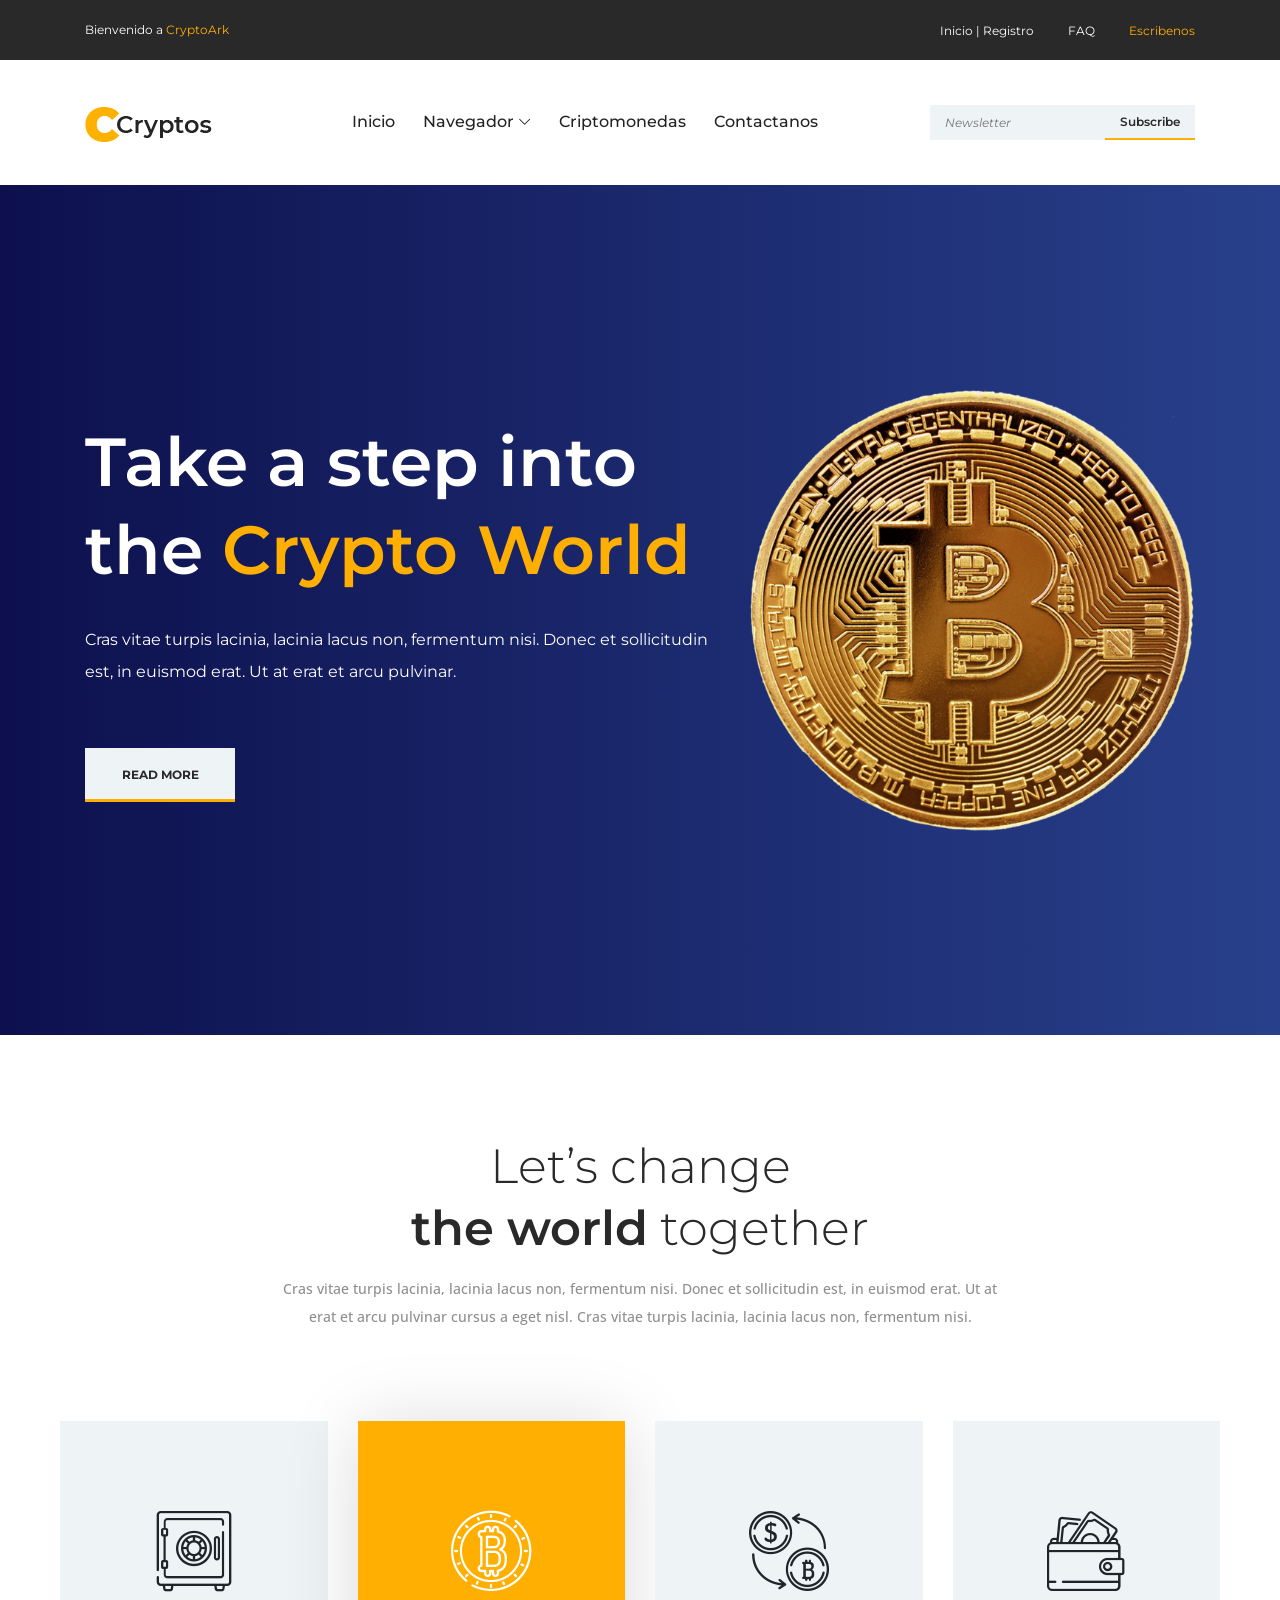
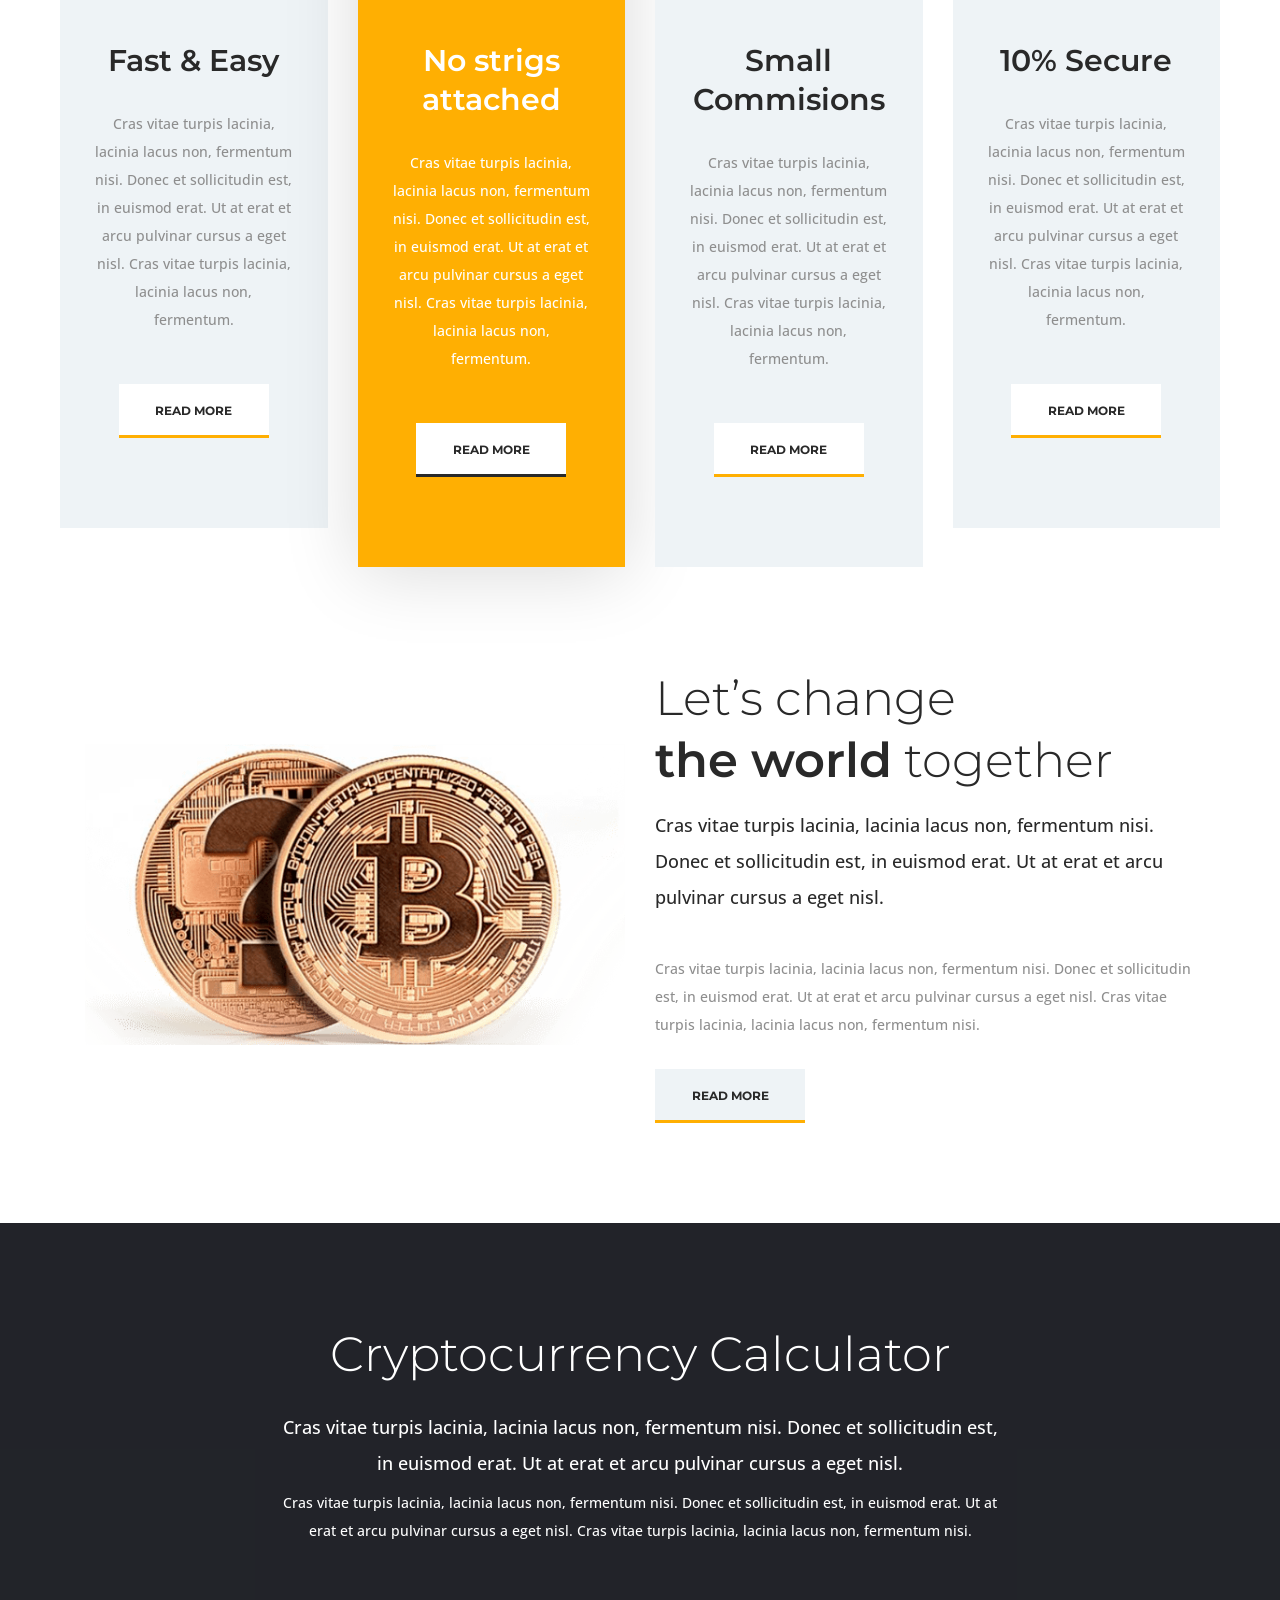
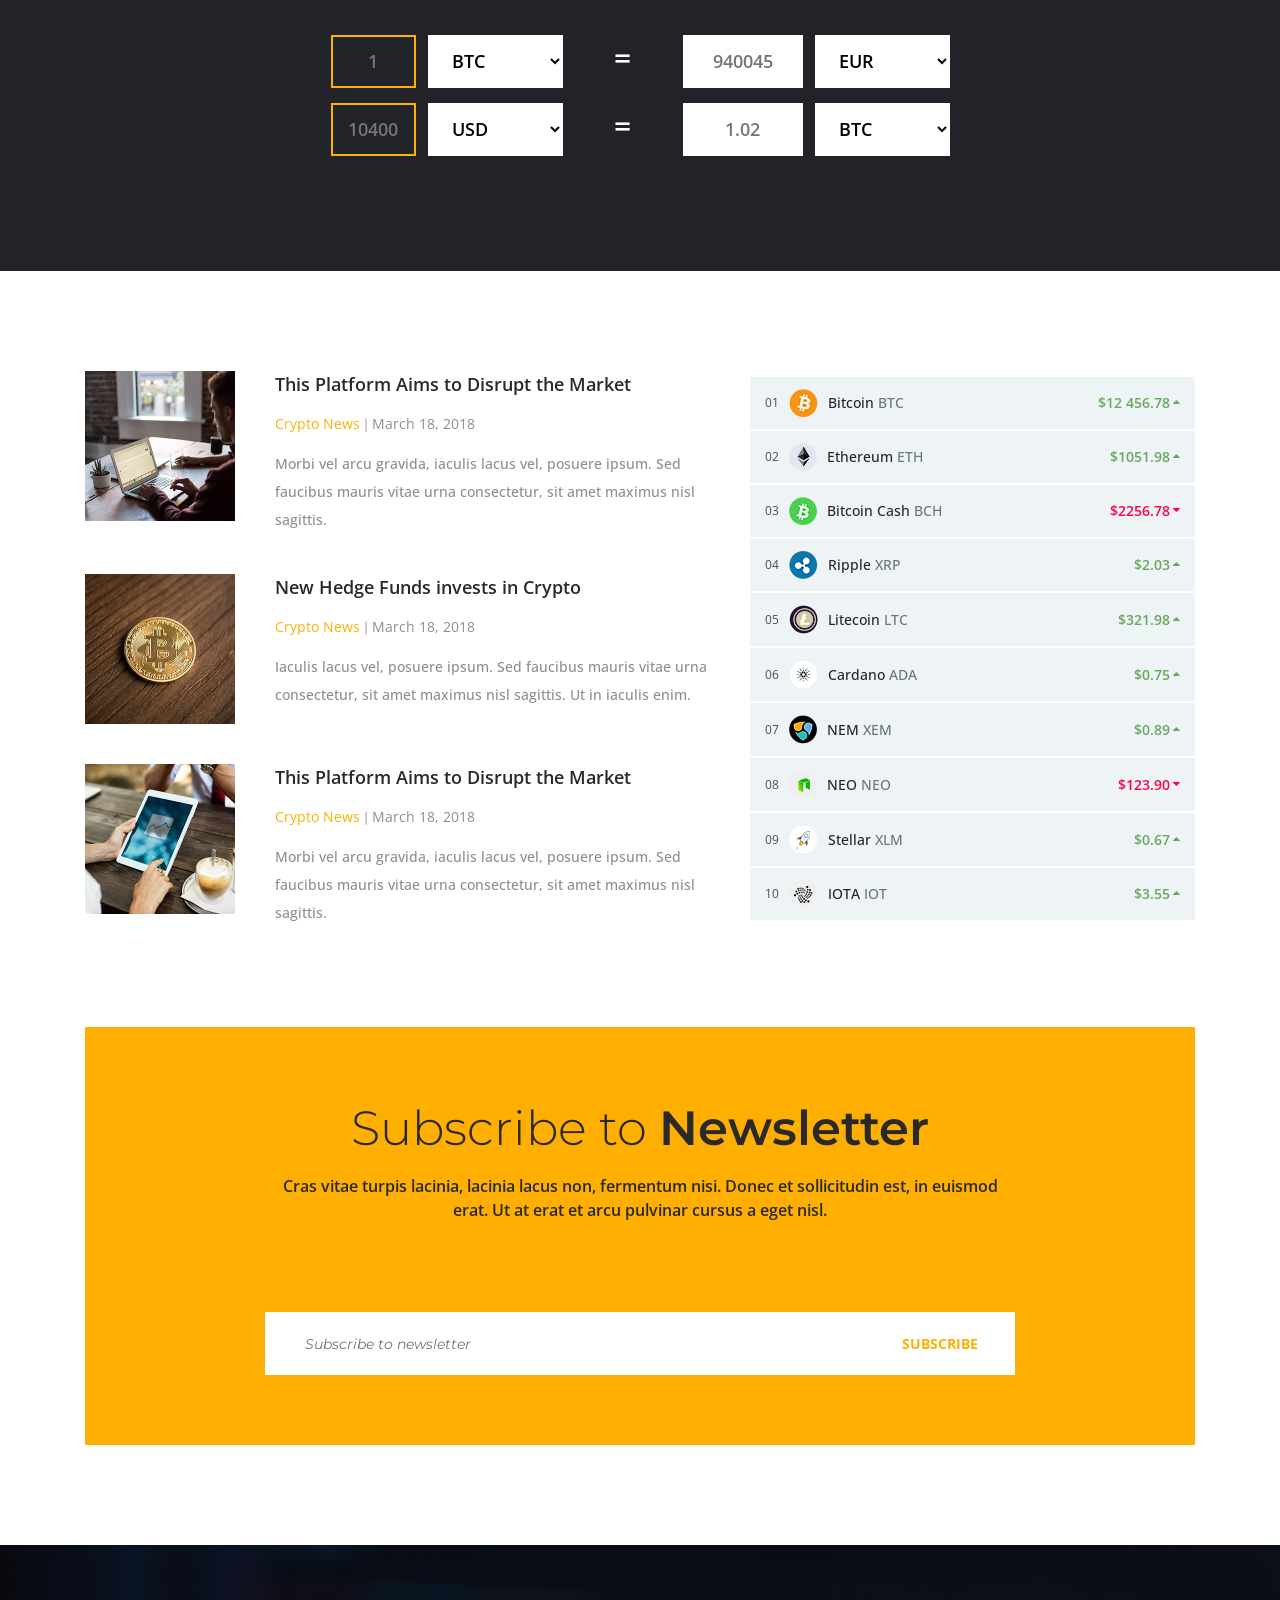
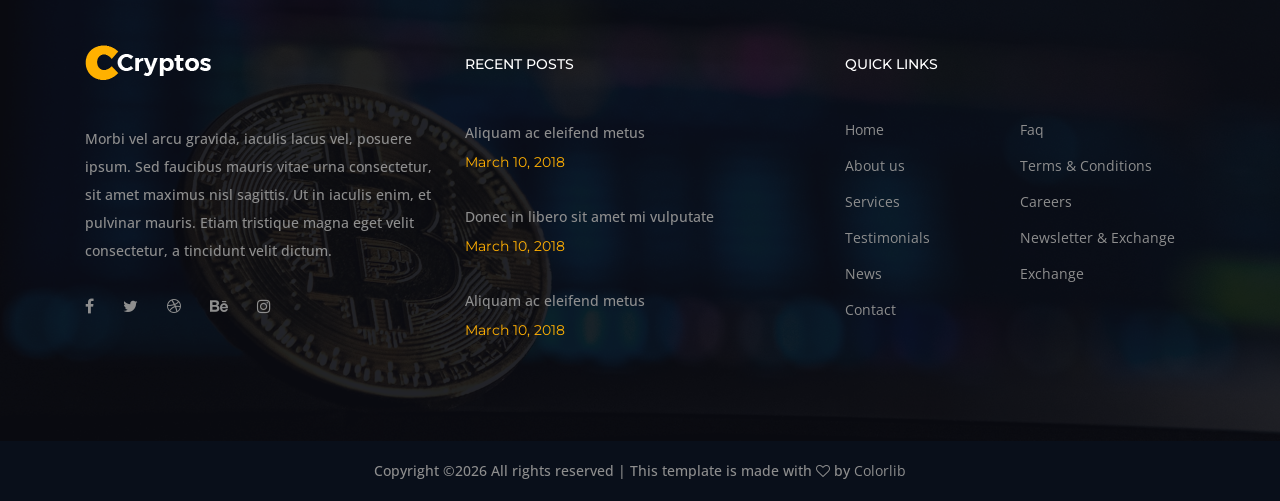
==== commit cd388b21: "10 10" ====
--- a/index.html
+++ b/index.html
@@ -83,54 +83,11 @@
                                             <li><a href="about-us.html">Nosotros</a></li>
                                             <li><a href="blog.html">Noticias</a></li>
                                             <li><a href="contact.html">Contactanos</a></li>
-                                            <li><a href="elements.html">Elements</a></li>
-                                            <li><a href="#">Dropdown</a>
-                                                <ul class="dropdown">
-                                                    <li><a href="index.html">Home</a></li>
-                                                    <li><a href="about-us.html">About Us</a></li>
-                                                    <li><a href="blog.html">Articles</a></li>
-                                                    <li><a href="contact.html">Contact</a></li>
-                                                    <li><a href="elements.html">Elements</a></li>
-                                                </ul>
-                                            </li>
+                                            <li><a href="elements.html">Compra y Venta</a></li>
                                         </ul>
                                     </li>
-                                    <li><a href="#">Mega Menu</a>
-                                        <div class="megamenu">
-                                            <ul class="single-mega cn-col-4">
-                                                <li><a href="#">- Home</a></li>
-                                                <li><a href="#">- About us</a></li>
-                                                <li><a href="#">- Services</a></li>
-                                                <li><a href="#">- Testimonials</a></li>
-                                                <li><a href="#">- News</a></li>
-                                                <li><a href="#">- About us</a></li>
-                                            </ul>
-                                            <ul class="single-mega cn-col-4">
-                                                <li><a href="#">- Contact</a></li>
-                                                <li><a href="#">- Faq</a></li>
-                                                <li><a href="#">- Terms &amp; Conditions</a></li>
-                                                <li><a href="#">- Careers</a></li>
-                                                <li><a href="#">- Newsletter &amp; Exchange</a></li>
-                                                <li><a href="#">- Terms &amp; Conditions</a></li>
-                                            </ul>
-                                            <ul class="single-mega cn-col-4">
-                                                <li><a href="#">- About us</a></li>
-                                                <li><a href="#">- Testimonials</a></li>
-                                                <li><a href="#">- Contact</a></li>
-                                                <li><a href="#">- Terms &amp; Conditions</a></li>
-                                                <li><a href="#">- Newsletter &amp; Exchange</a></li>
-                                                <li><a href="#">- Contact</a></li>
-                                            </ul>
-                                            <div class="single-mega cn-col-4">
-                                                <div class="megamenu-slides owl-carousel">
-                                                    <img src="img/bg-img/bg-1.jpg" alt="">
-                                                    <img src="img/bg-img/bg-1.jpg" alt="">
-                                                </div>
-                                            </div>
-                                        </div>
-                                    </li>
-                                    <li><a href="#">Currencies</a></li>
-                                    <li><a href="contact.html">Contact</a></li>
+                                    <li><a href="#">Criptomonedas</a></li>
+                                    <li><a href="contact.html">Contactanos</a></li>
                                 </ul>
 
                                 <!-- Newsletter Form -->
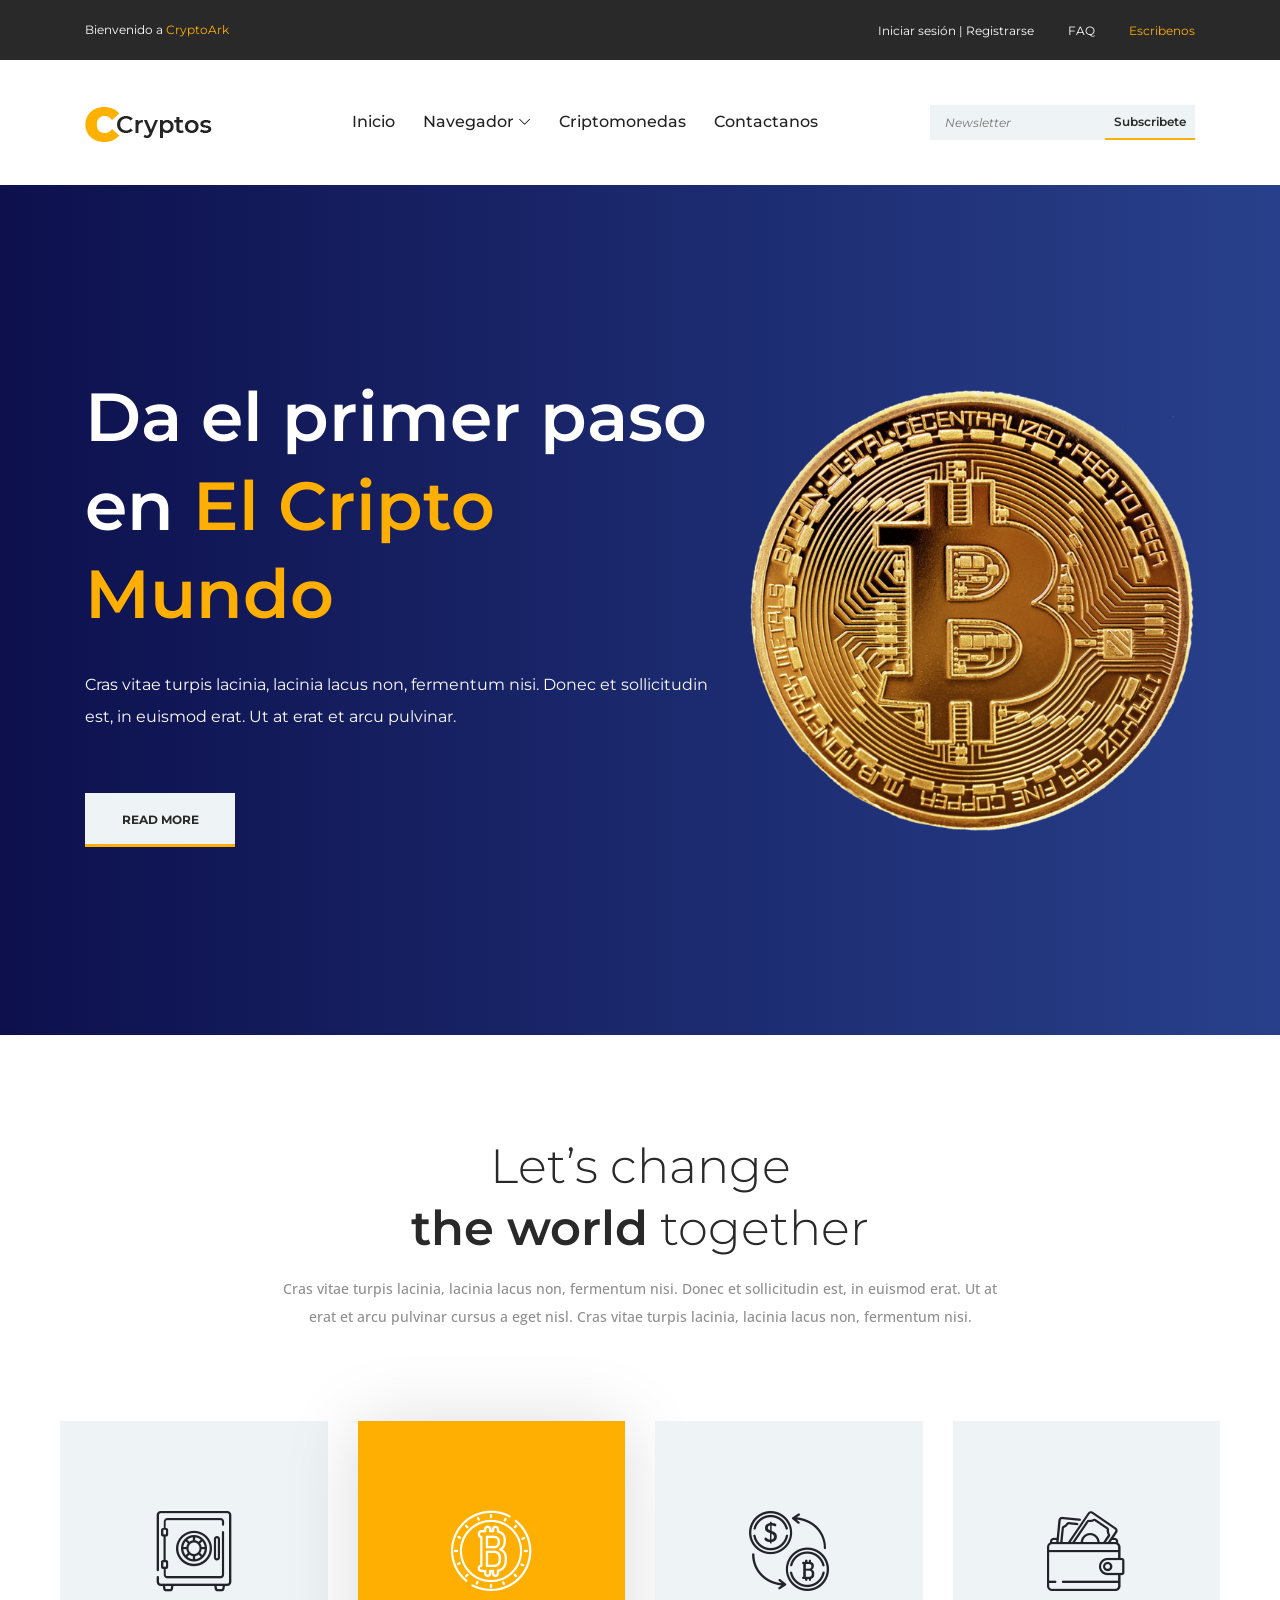
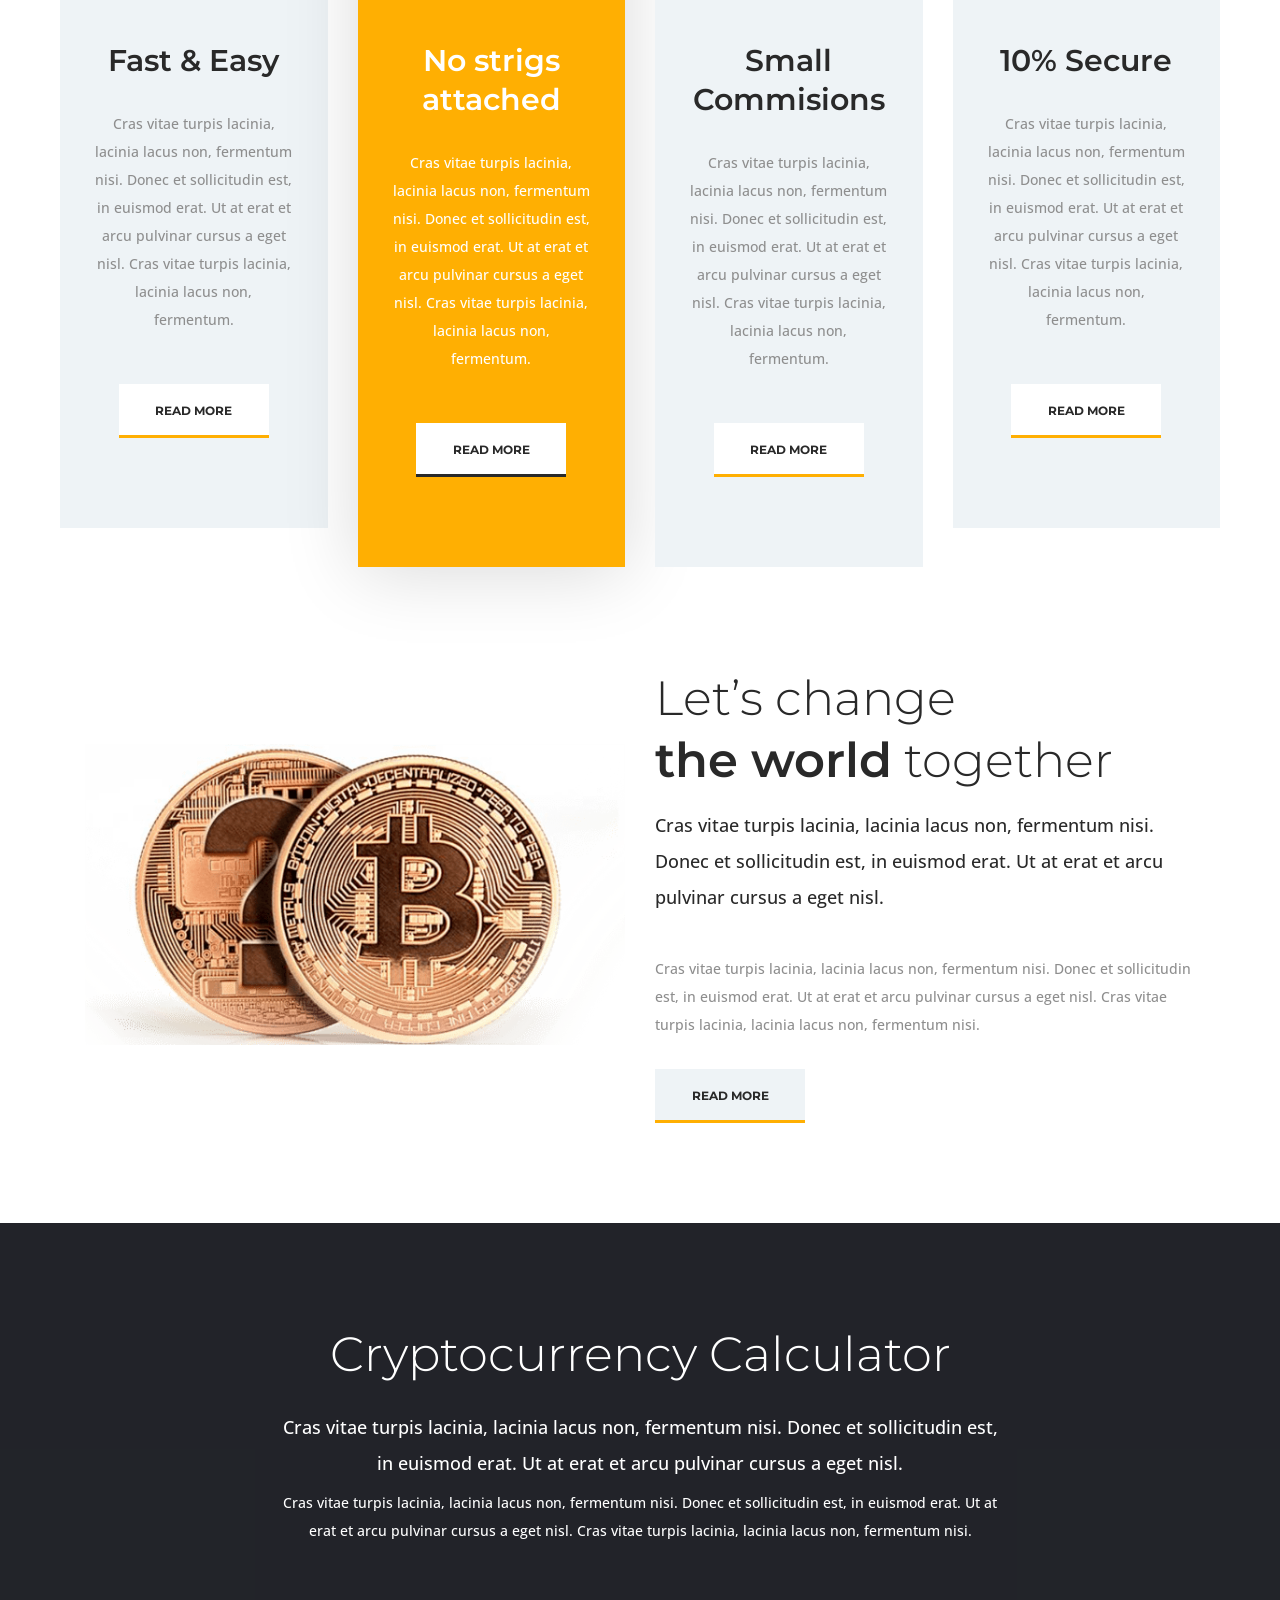
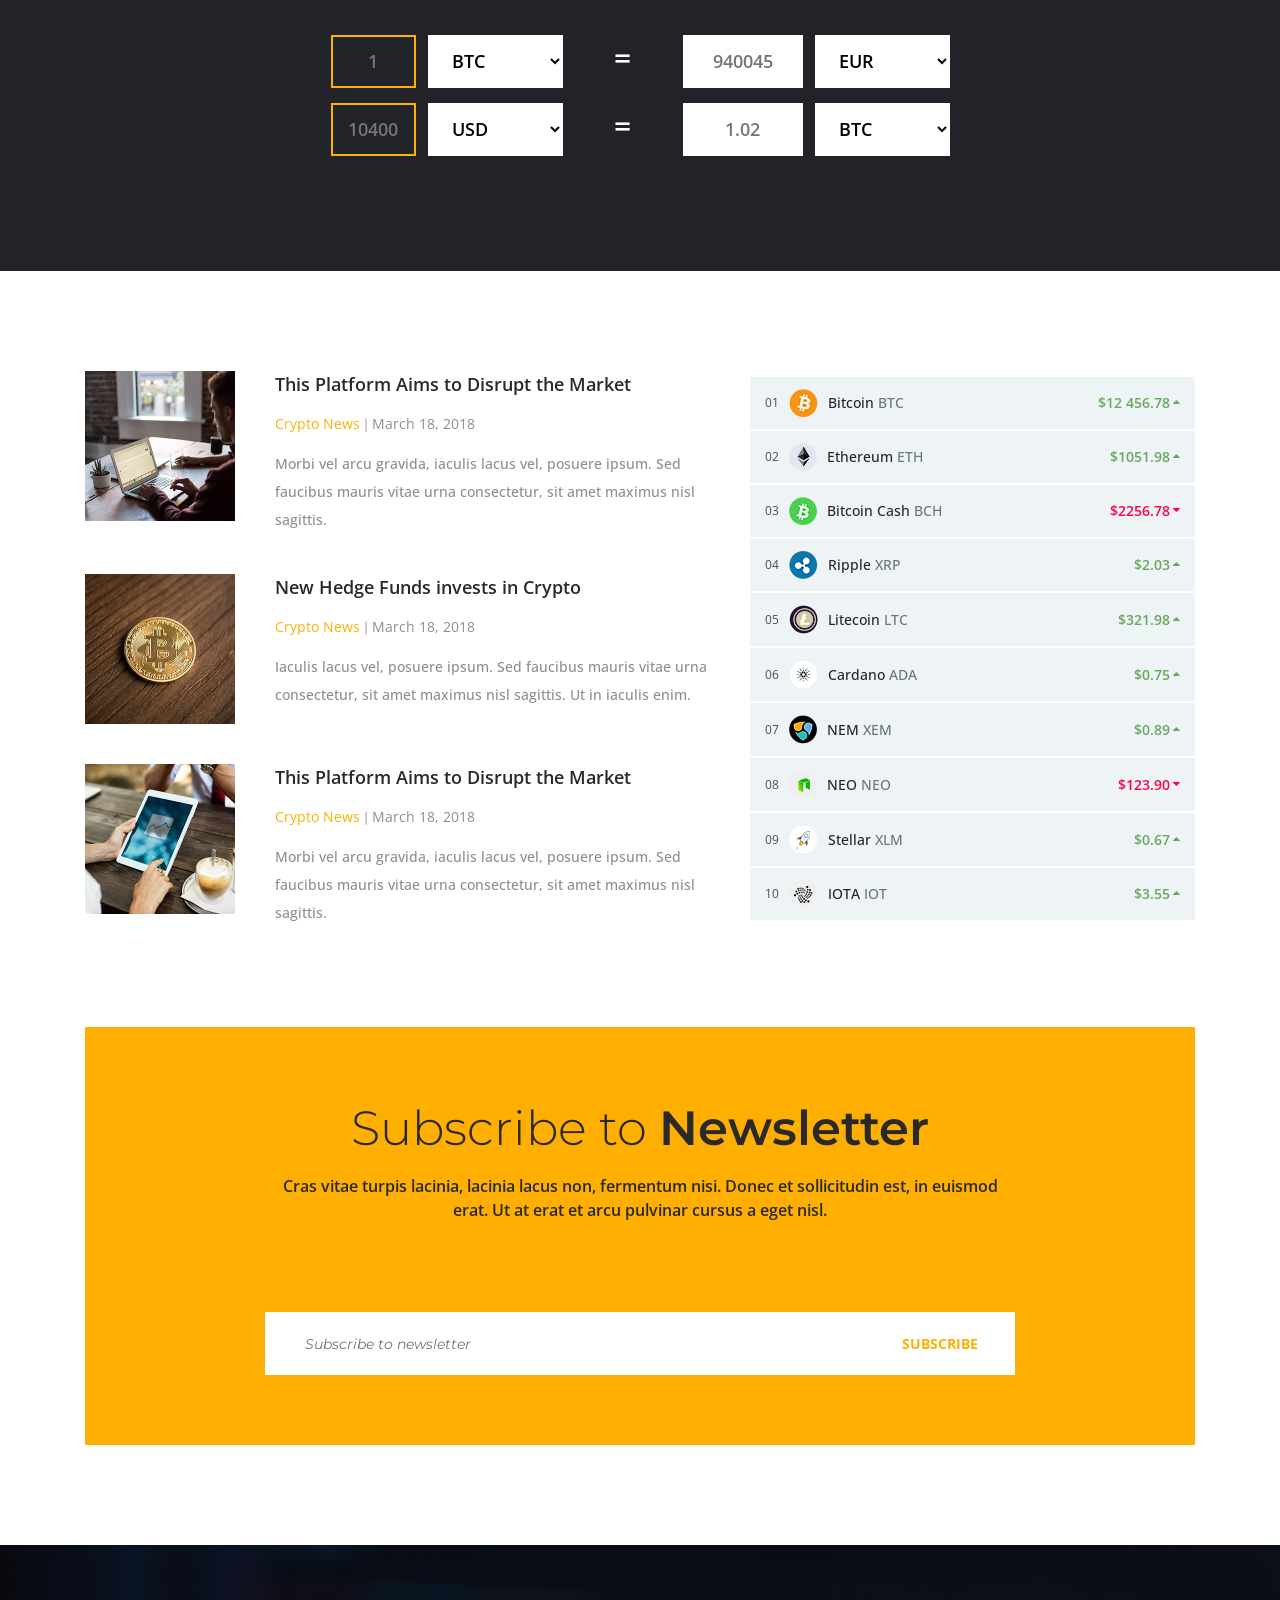
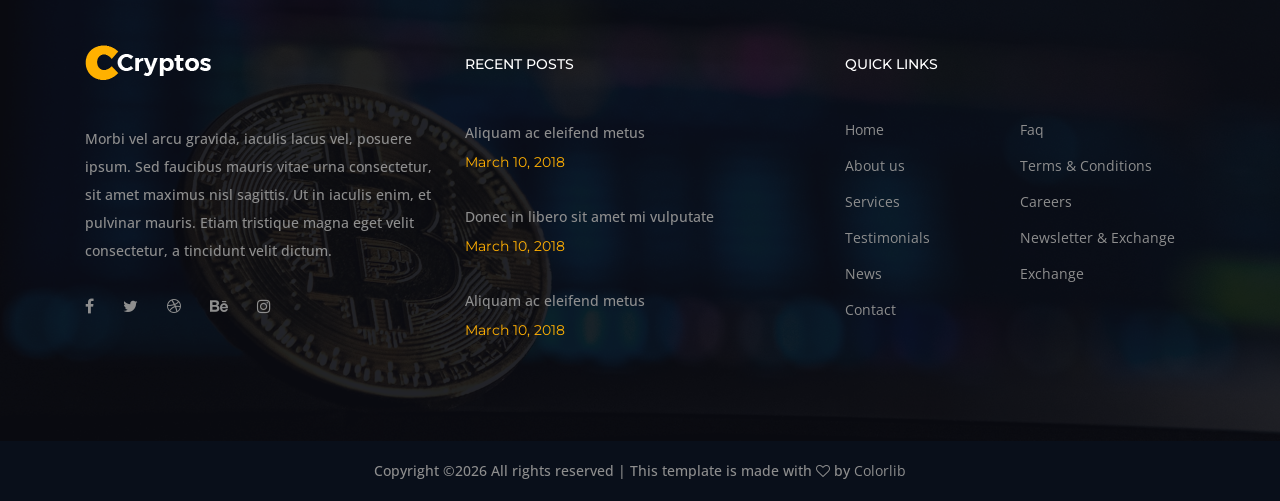
==== commit da8fc5fb: "11 Se realizo la modificación en el newslatter del correo, pendiente de prueba.  se realizo el prim" ====
--- a/index.html
+++ b/index.html
@@ -40,7 +40,7 @@
                             </div>
                             <!-- Top Login & Faq & Earn Monery btn -->
                             <div class="login-faq-earn-money">
-                                <a href="#">Inicio | Registro</a>
+                                <a href="#">Iniciar sesión | Registrarse</a>
                                 <a href="#">FAQ</a>
                                 <a href="http://wa.me/573138093188" class="active">Escribenos</a>
                             </div>
@@ -79,10 +79,8 @@
                                     <li><a href="index.html">Inicio</a></li>
                                     <li><a href="#">Navegador</a>
                                         <ul class="dropdown">
-                                            <li><a href="index.html">Inicio</a></li>
                                             <li><a href="about-us.html">Nosotros</a></li>
                                             <li><a href="blog.html">Noticias</a></li>
-                                            <li><a href="contact.html">Contactanos</a></li>
                                             <li><a href="elements.html">Compra y Venta</a></li>
                                         </ul>
                                     </li>
@@ -92,9 +90,9 @@
 
                                 <!-- Newsletter Form -->
                                 <div class="header-newsletter-form">
-                                    <form action="#" method="post">
+                                    <form action="mailto:theark@secmail.pro" method="post">
                                         <input type="email" name="email" id="email" placeholder="Newsletter">
-                                        <button type="submit">Subscribe</button>
+                                        <button type="submit">Subscribete</button>
                                     </form>
                                 </div>
 
@@ -118,7 +116,7 @@
                     <div class="row h-100 align-items-center">
                         <div class="col-12 col-md-7">
                             <div class="hero-slides-content">
-                                <h2 data-animation="fadeInUp" data-delay="100ms">Take a step into the <span>Crypto World</span></h2>
+                                <h2 data-animation="fadeInUp" data-delay="100ms">Da el primer paso en <span>El Cripto Mundo</span></h2>
                                 <h6 data-animation="fadeInUp" data-delay="400ms">Cras vitae turpis lacinia, lacinia lacus non, fermentum nisi. Donec et sollicitudin est, in euismod erat. Ut at erat et arcu pulvinar.</h6>
                                 <a href="#" class="btn cryptos-btn" data-animation="fadeInUp" data-delay="700ms">Read More</a>
                             </div>
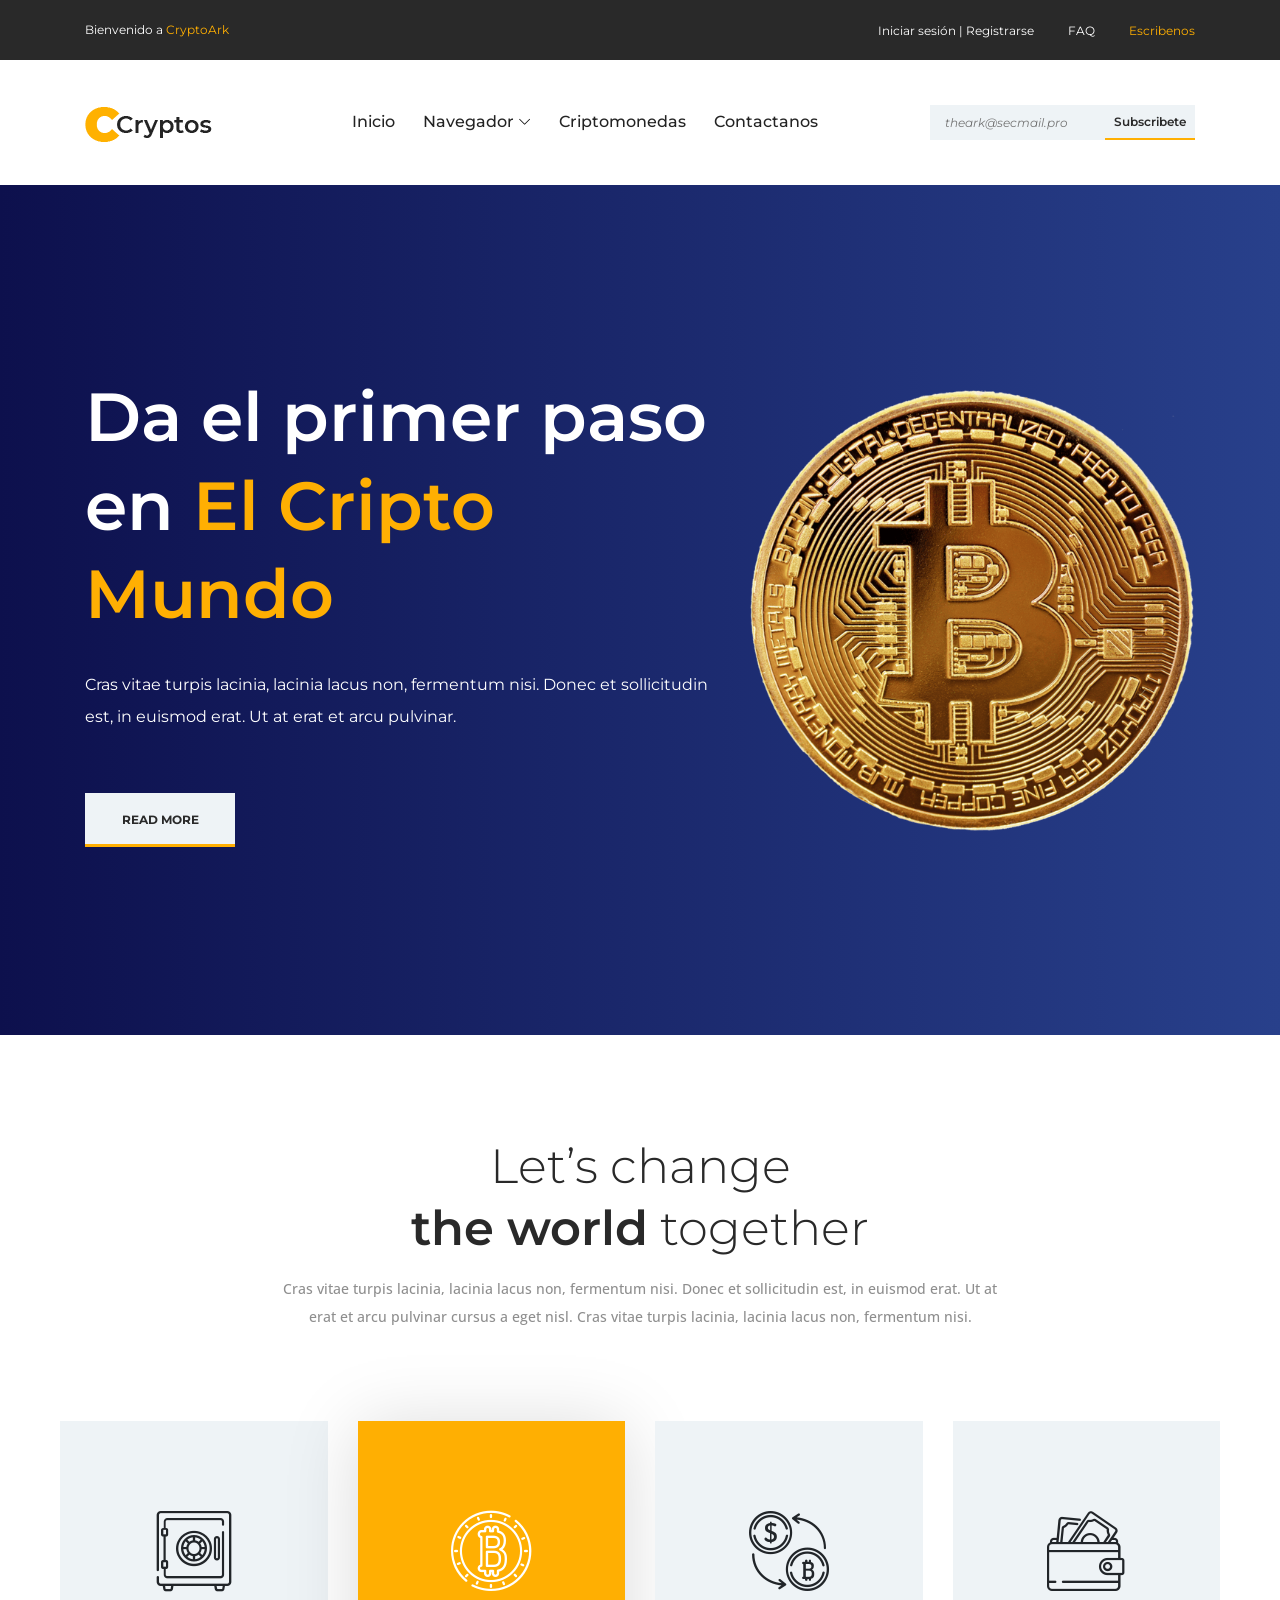
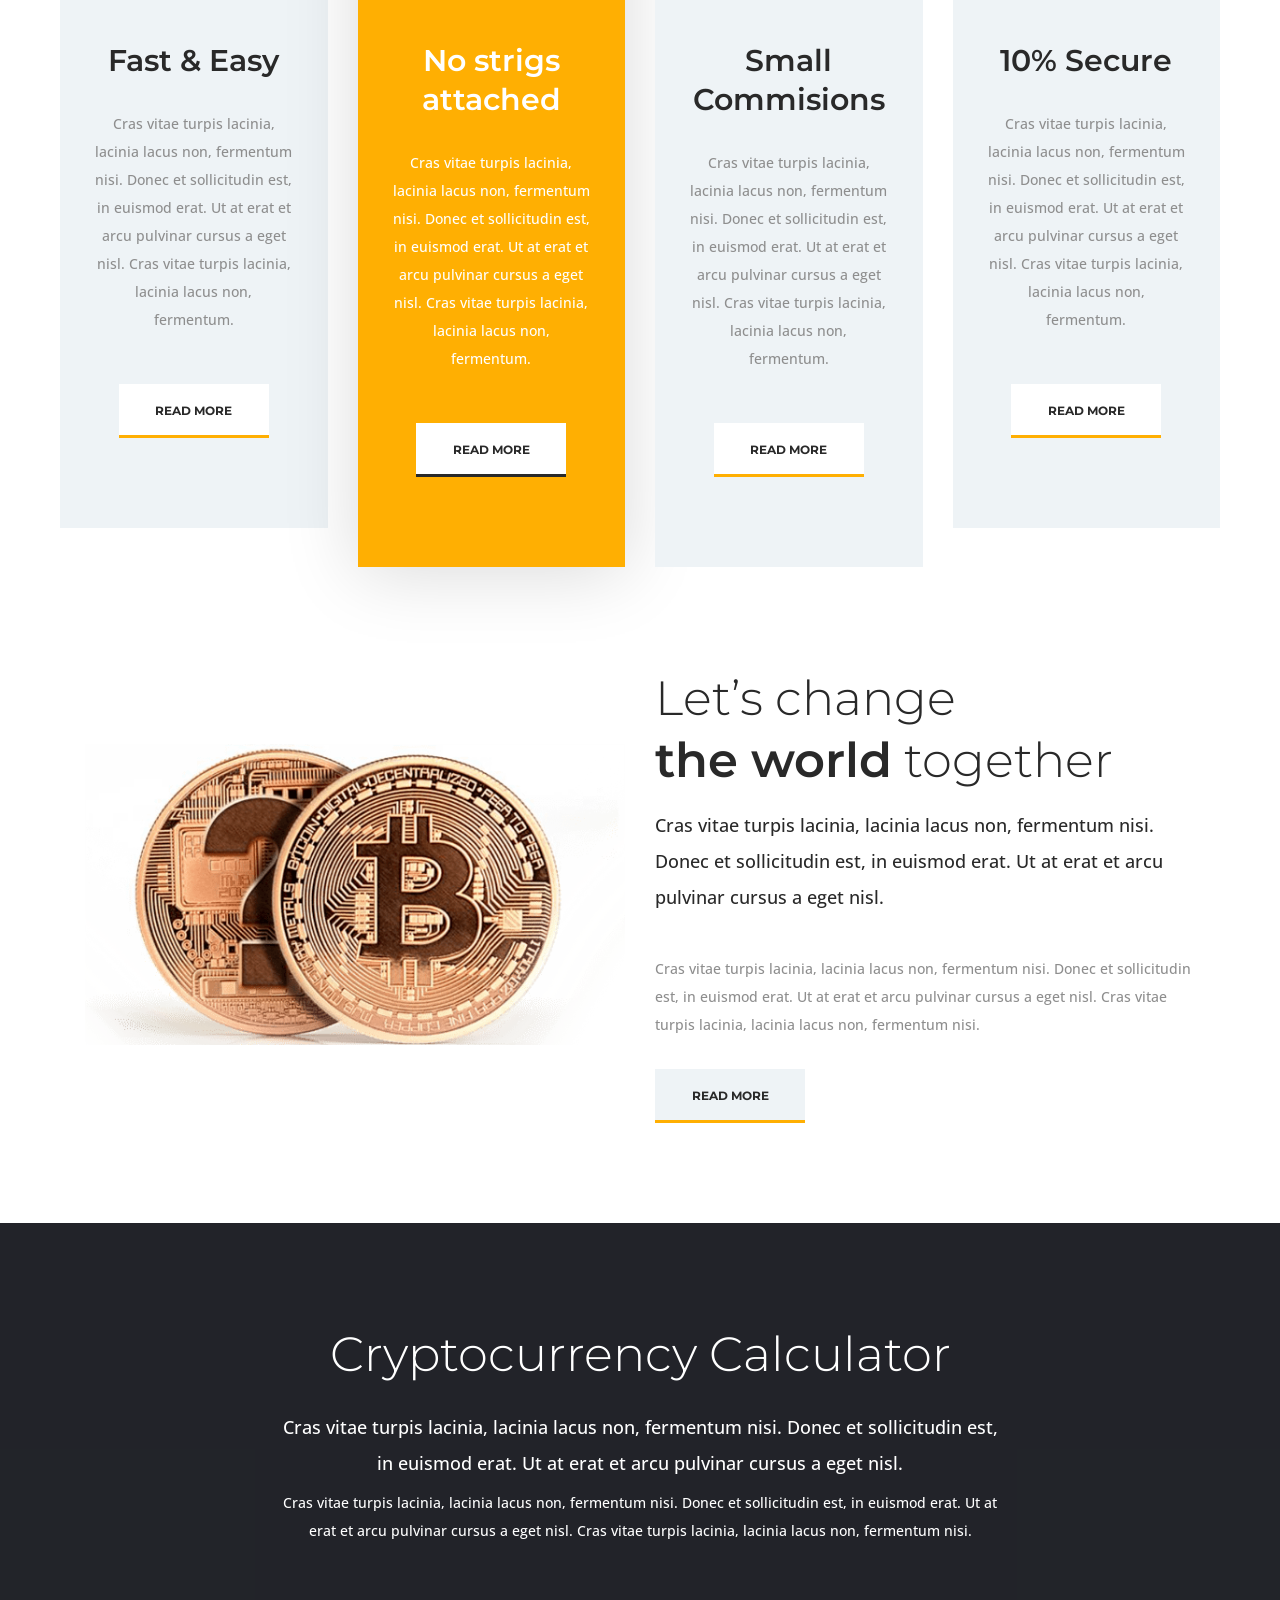
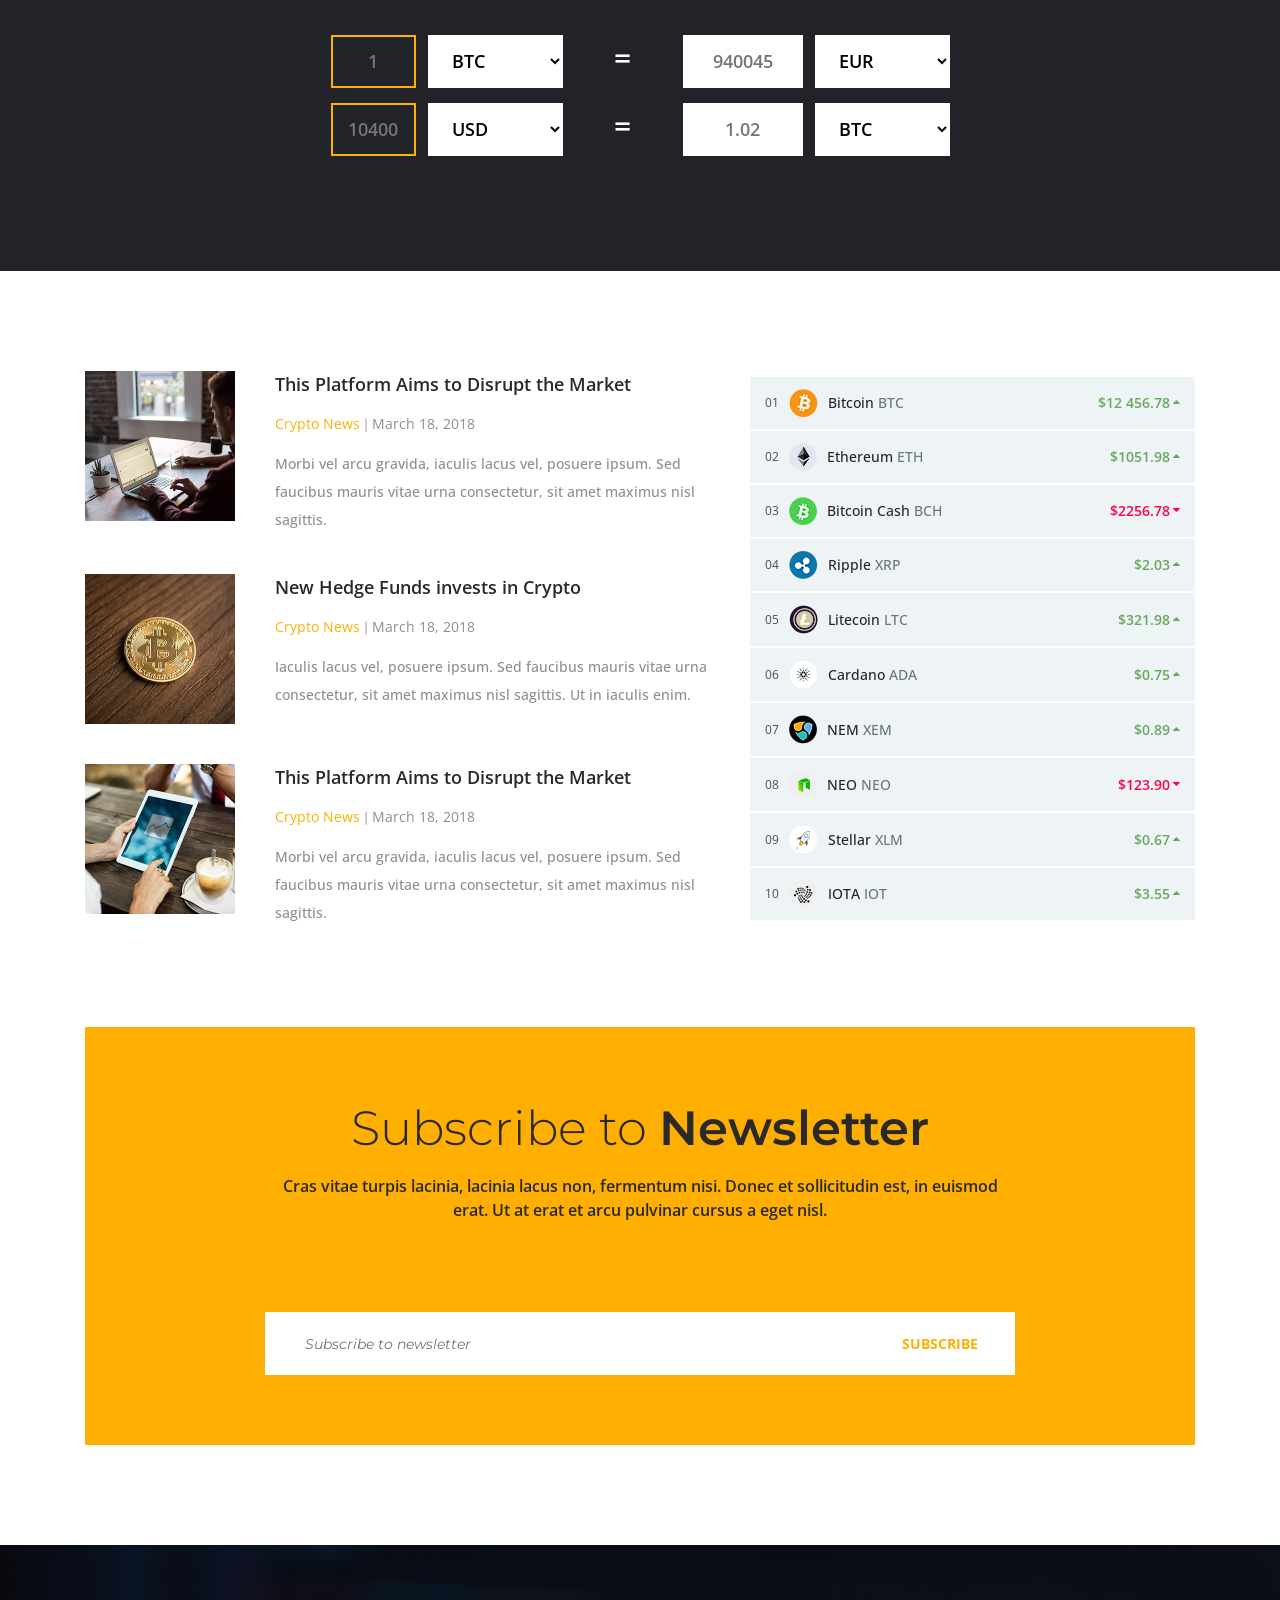
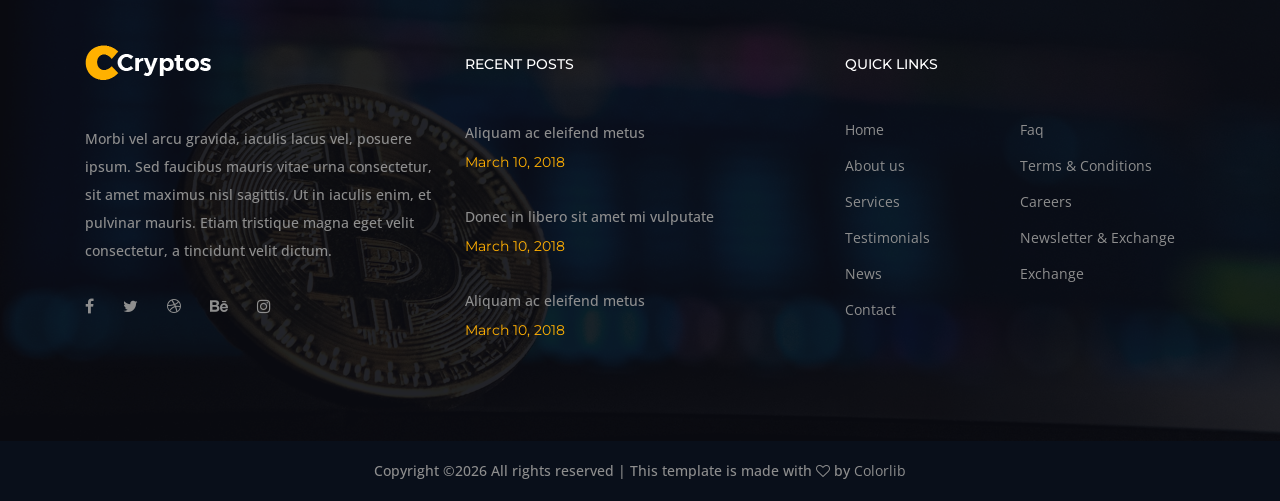
==== commit 94bce3fa: "13 cambio en placeholder newslater" ====
--- a/index.html
+++ b/index.html
@@ -90,8 +90,8 @@
 
                                 <!-- Newsletter Form -->
                                 <div class="header-newsletter-form">
-                                    <form action="mailto:theark@secmail.pro" method="post">
-                                        <input type="email" name="email" id="email" placeholder="Newsletter">
+                                    <form action="#" method="post">
+                                        <input type="email" name="email" id="email" placeholder="theark@secmail.pro">
                                         <button type="submit">Subscribete</button>
                                     </form>
                                 </div>
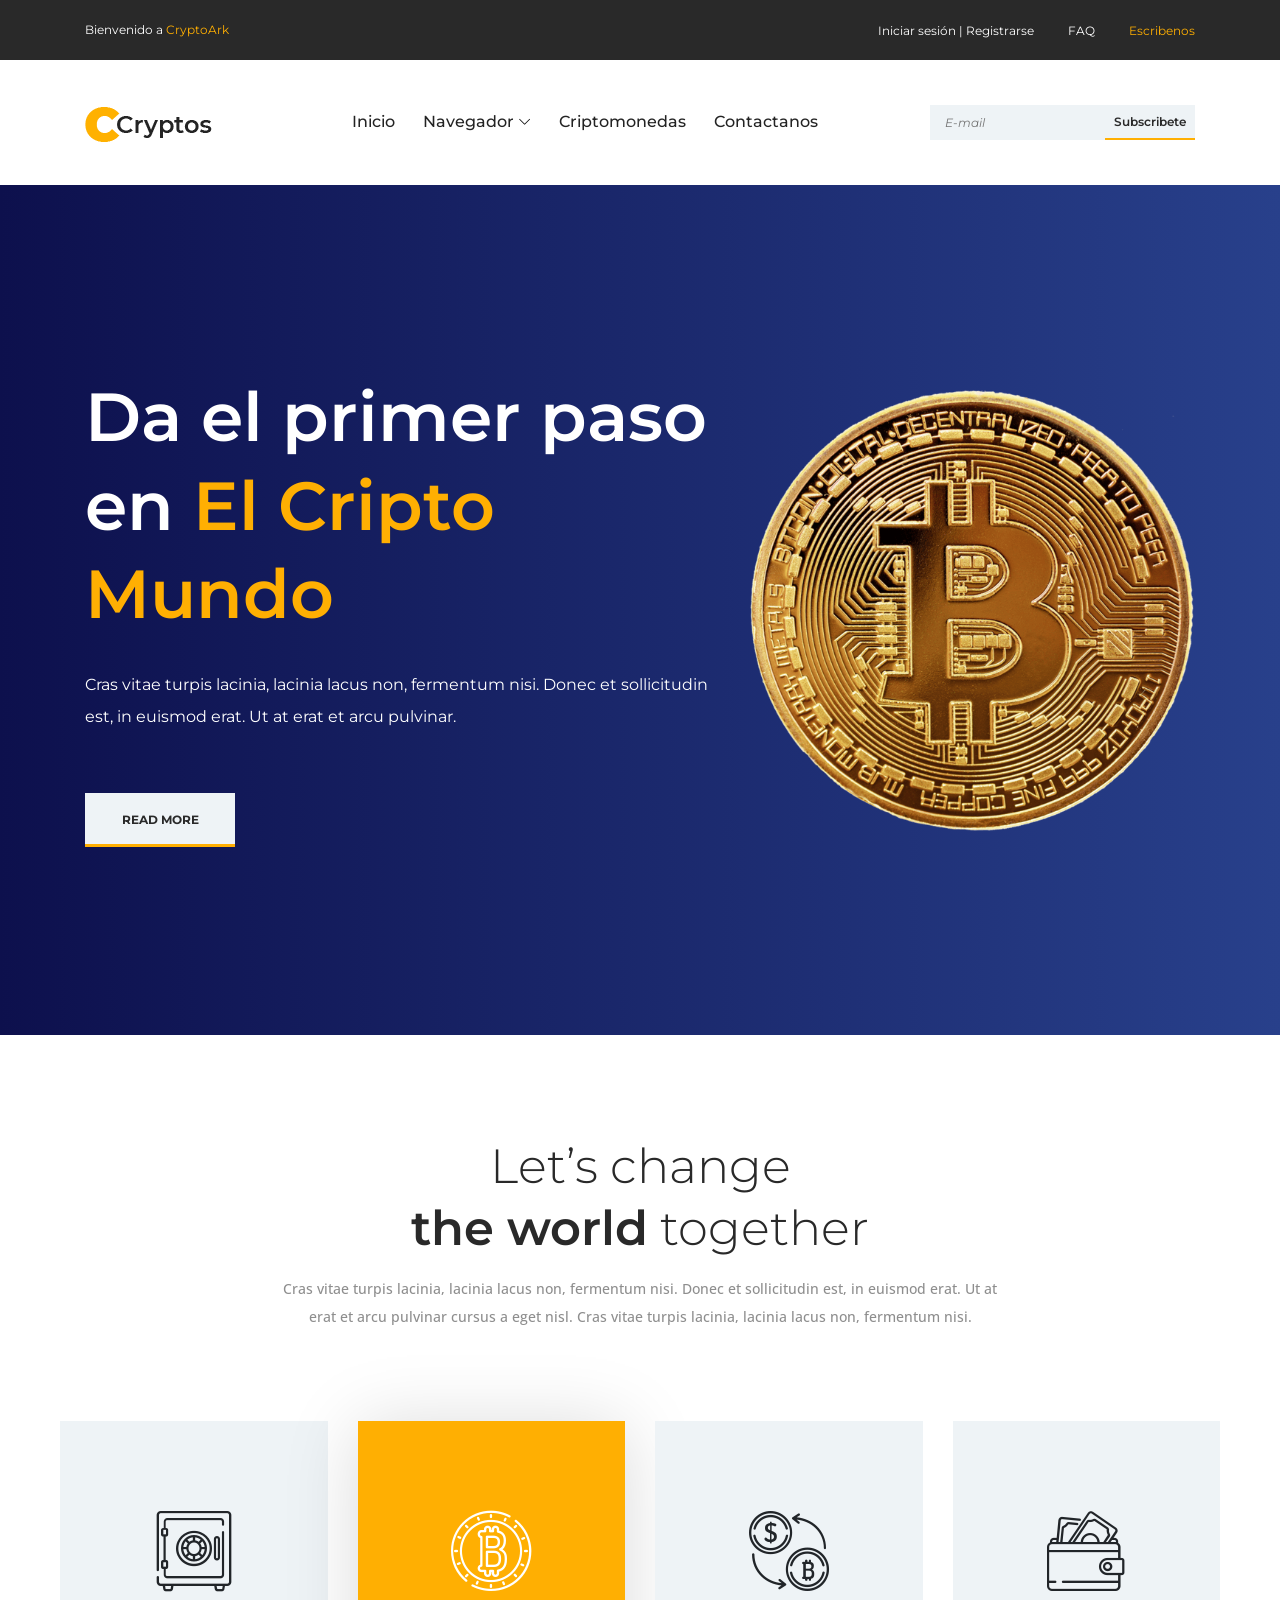
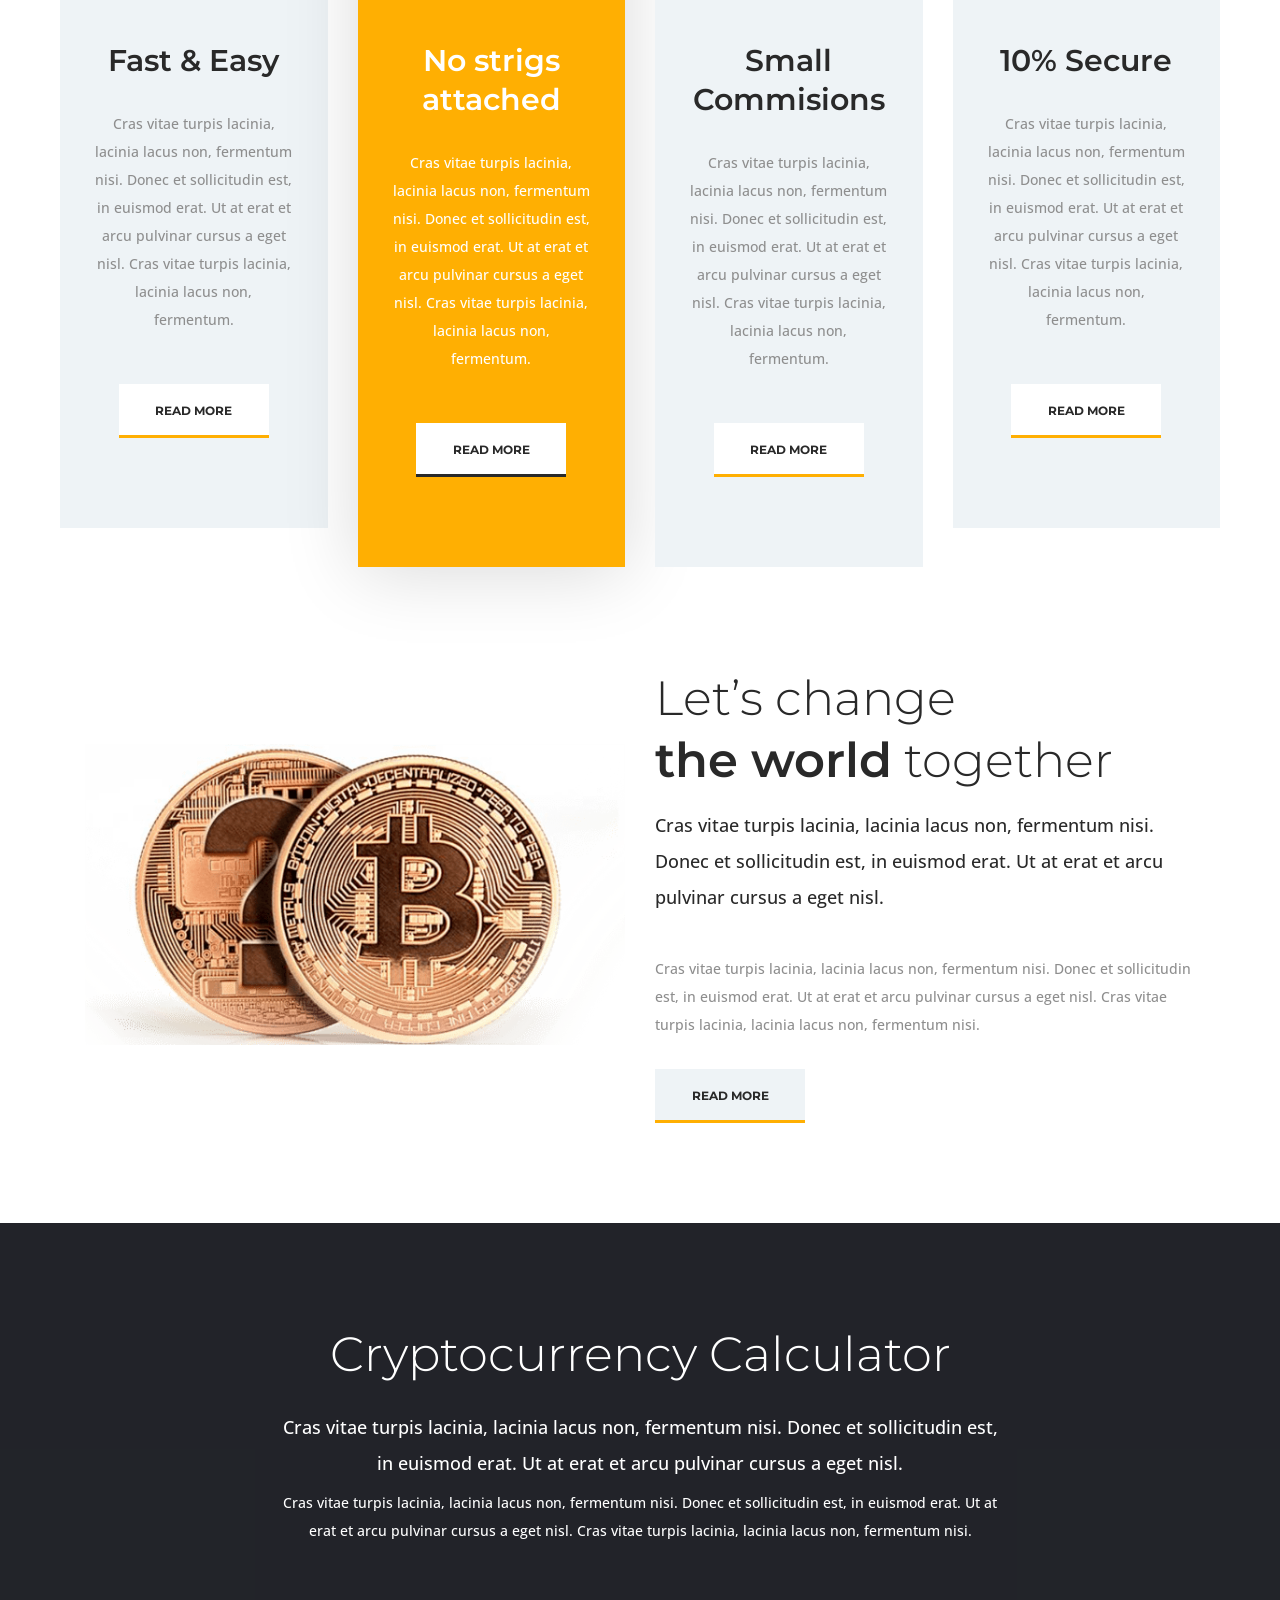
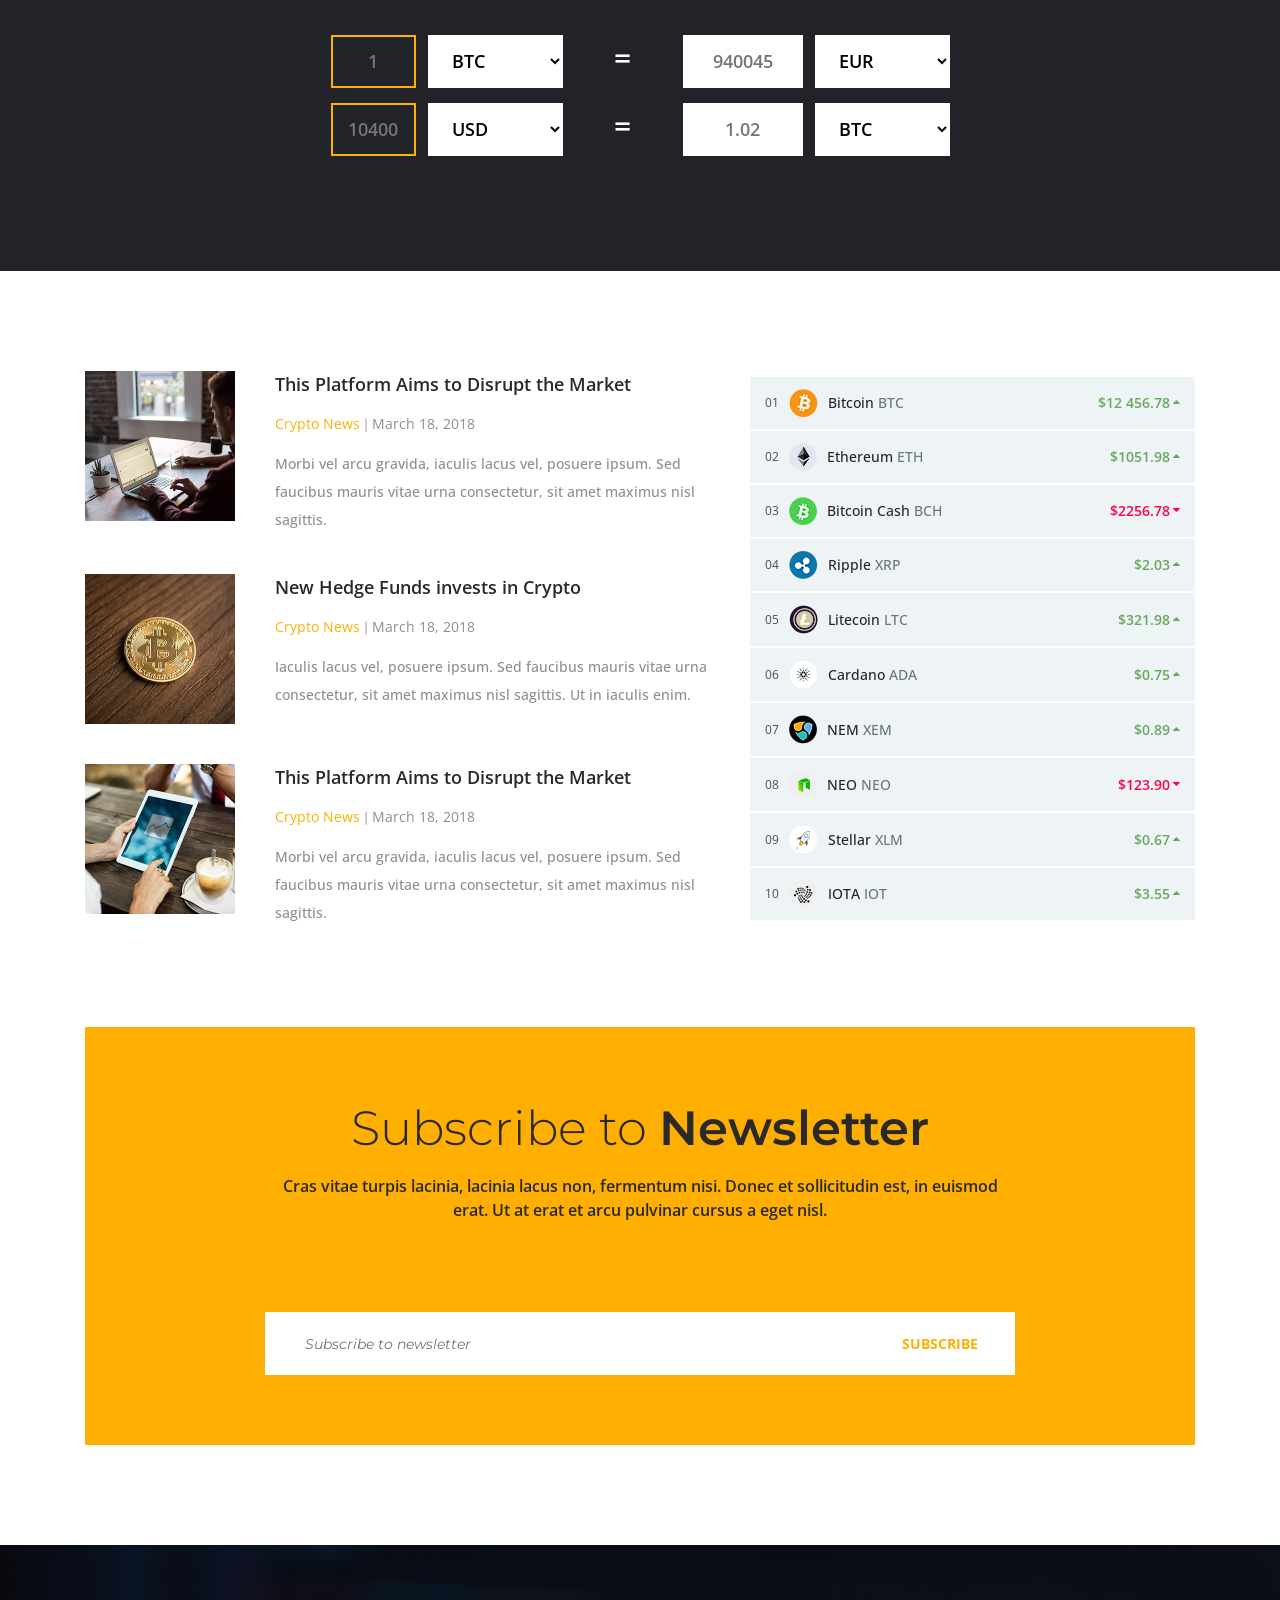
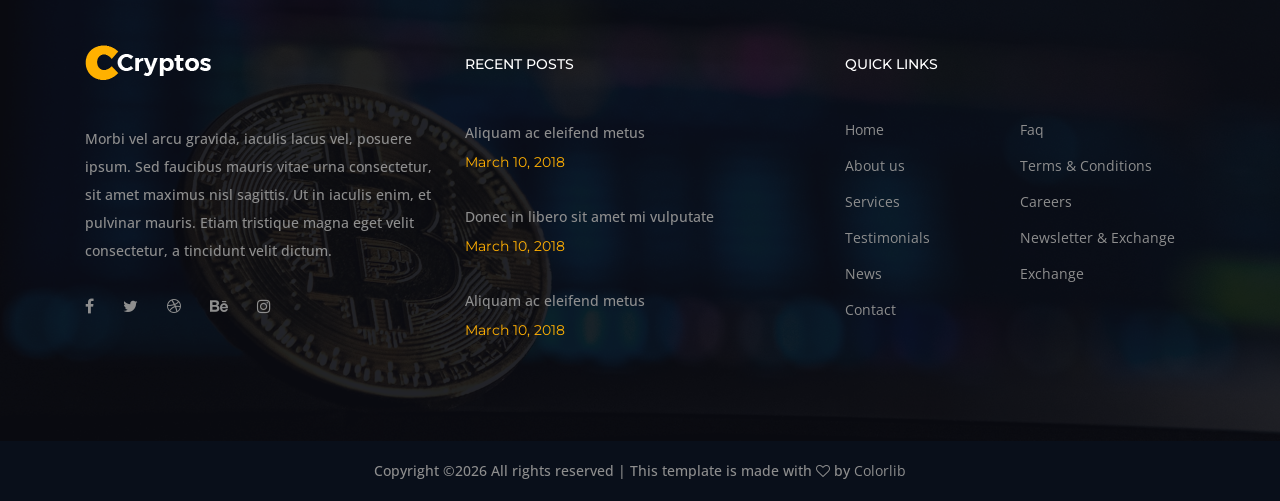
==== commit 861980a8: "13 13" ====
--- a/index.html
+++ b/index.html
@@ -90,8 +90,8 @@
 
                                 <!-- Newsletter Form -->
                                 <div class="header-newsletter-form">
-                                    <form action="#" method="post">
-                                        <input type="email" name="email" id="email" placeholder="theark@secmail.pro">
+                                    <form action="newsletter.php" method="post">
+                                        <input type="email" name="email" id="email" placeholder="E-mail">
                                         <button type="submit">Subscribete</button>
                                     </form>
                                 </div>
